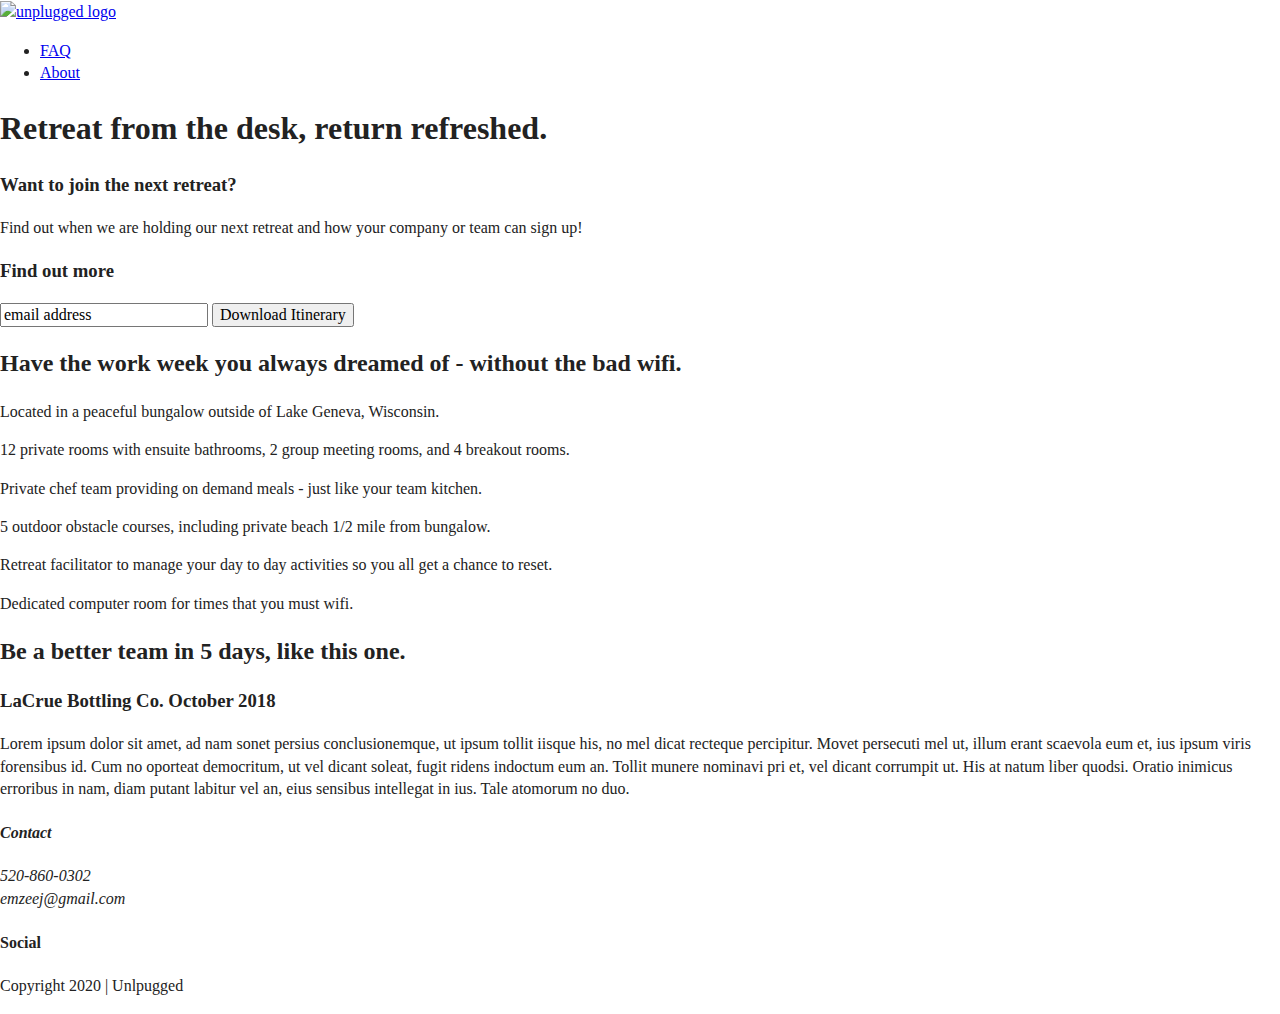
==== index.html @ e294ef83 "added amenities" ====
<!doctype html>
<html class="no-js" lang="">

<head>
  <meta charset="utf-8">
  <title>UNPLUGGED</title>
  <meta name="description" content="">
  <meta name="viewport" content="width=device-width, initial-scale=1">

  <link rel="manifest" href="site.webmanifest">
  <link rel="apple-touch-icon" href="icon.png">
  <!-- Place favicon.ico in the root directory -->

  <link rel="stylesheet" href="css/normalize.css">
  <link rel="stylesheet" href="css/main.css">

  <meta name="theme-color" content="#fafafa">
</head>

<body>
  <!--[if IE]>
    <p class="browserupgrade">You are using an <strong>outdated</strong> browser. Please <a href="https://browsehappy.com/">upgrade your browser</a> to improve your experience and security.</p>
  <![endif]-->

 <header>
    <div class="content-wrapper">

        <a href="#"><img src="" alt="unplugged logo"></a>

      <div class="header-divider">
        
      </div>

      <nav>
        <ul>
          <li><a href="faq/index.html" target="_blank">FAQ</a></li>
          <li><a href="about/index.html"target="_blank">About</a></li>
        </ul>
      </nav>
    </div>

  </header>

  <main>

     <section class="hero-area">

      <div class="content-wrapper">
       
       <h1>Retreat from the desk, return refreshed.</h1>
      
      </div>

     </section>

     <aside>

       <div class="content-wrapper">
         <div class="form-description">
          <h3>Want to join the next retreat?</h3>
          <p>Find out when we are holding our next retreat and how your company or team can sign up!</p>
         </div>
         <div class="form">
          <h3>Find out more</h3>
          <input type="text" name="name" value="email address">
          <input type="button" value="Download Itinerary">
         </div>
        </div>

     </aside>
     <section class="features">
       <div class="content wrapper">
        </div>
          <h2>Have the work week you always dreamed of - without the bad wifi.</h2>
        <article>
          <p class="fontawesome-icon"></p>
          <p class="features-item-description">Located in a peaceful bungalow outside of Lake Geneva, Wisconsin.</p>
        </article>
        <article>
        <p class="fontawesome-icon"></p><p class="features-item-description">12 private rooms with     ensuite bathrooms, 2 group meeting rooms, and 4 breakout rooms.</p>
        </article>
        <article>
        <p class="fontawesome-icon"></p><p  class="features-item-description">Private chef team providing on demand meals - just like your team kitchen.</p>
        <article>
        <p class="fontawesome-icon"><p class="features-item-description">5 outdoor obstacle courses, including private beach 1/2 mile from bungalow.</p>
        </article>
        <article>
        <p class="fontawesome-icon"><p class="features-item-description">Retreat facilitator to manage your day to day activities so you all get a chance to reset.</p>
        </article>
        <article>
        <p class="fontawesome-icon"><p class="features-item-description">Dedicated computer room for times that you must wifi.</p>
        </article> 
        </div>
     </section>
     <section class="reviews">
      <div class="content-wrapper">
        <h2>Be a better team in 5 days, like this one.</h2>
        <article>
        <div>
          <h3>LaCrue Bottling Co. October 2018</h3>
          <p>Lorem ipsum dolor sit amet, ad nam sonet persius conclusionemque, ut ipsum tollit iisque his, no mel dicat recteque percipitur. Movet persecuti mel ut, illum erant scaevola eum et, ius ipsum viris forensibus id. Cum no oporteat democritum, ut vel dicant soleat, fugit ridens indoctum eum an. Tollit munere nominavi pri et, vel dicant corrumpit ut. His at natum liber quodsi. Oratio inimicus erroribus in nam, diam putant labitur vel an, eius sensibus intellegat in ius. Tale atomorum no duo.</p>
        </div>
       </article>
      </div>
     </section>

  </main>

  <footer>
    <div class="content-wrapper">
          <div class="footer-content">
            <address class="contact">
              <h4>Contact</h4>
              <p>
                520-860-0302<br>
                emzeej@gmail.com
              </p>
            </address>
            <div class="social">
              <h4>Social</h4>
              <div class="social-icons">
                <p>
                  <a href="https://www.facebook.com/emoddelmog/" target="_blank"></a>
                </p>
              </div>
            </div>
          </div>
    </div>

    <div class="copyright">
      <p>Copyright 2020 | Unlpugged</p>
    </div>
    
  </footer>

  <script src="js/vendor/modernizr-3.8.0.min.js"></script>
  <script src="https://code.jquery.com/jquery-3.4.1.min.js" integrity="sha256-CSXorXvZcTkaix6Yvo6HppcZGetbYMGWSFlBw8HfCJo=" crossorigin="anonymous"></script>
  <script>window.jQuery || document.write('<script src="js/vendor/jquery-3.4.1.min.js"><\/script>')</script>
  <script src="js/plugins.js"></script>
  <script src="js/main.js"></script>

  <!-- Google Analytics: change UA-XXXXX-Y to be your site's ID. -->
  <script>
    window.ga = function () { ga.q.push(arguments) }; ga.q = []; ga.l = +new Date;
    ga('create', 'UA-XXXXX-Y', 'auto'); ga('set','transport','beacon'); ga('send', 'pageview')
  </script>
  <script src="https://www.google-analytics.com/analytics.js" async></script>
</body>

</html>
---- css/main.css ----
/*! HTML5 Boilerplate v7.3.0 | MIT License | https://html5boilerplate.com/ */

/* main.css 2.0.0 | MIT License | https://github.com/h5bp/main.css#readme */
/*
 * What follows is the result of much research on cross-browser styling.
 * Credit left inline and big thanks to Nicolas Gallagher, Jonathan Neal,
 * Kroc Camen, and the H5BP dev community and team.
 */

/* ==========================================================================
   Base styles: opinionated defaults
   ========================================================================== */

html {
  color: #222;
  font-size: 1em;
  line-height: 1.4;
}

/*
 * Remove text-shadow in selection highlight:
 * https://twitter.com/miketaylr/status/12228805301
 *
 * Vendor-prefixed and regular ::selection selectors cannot be combined:
 * https://stackoverflow.com/a/16982510/7133471
 *
 * Customize the background color to match your design.
 */

::-moz-selection {
  background: #b3d4fc;
  text-shadow: none;
}

::selection {
  background: #b3d4fc;
  text-shadow: none;
}

/*
 * A better looking default horizontal rule
 */

hr {
  display: block;
  height: 1px;
  border: 0;
  border-top: 1px solid #ccc;
  margin: 1em 0;
  padding: 0;
}

/*
 * Remove the gap between audio, canvas, iframes,
 * images, videos and the bottom of their containers:
 * https://github.com/h5bp/html5-boilerplate/issues/440
 */

audio,
canvas,
iframe,
img,
svg,
video {
  vertical-align: middle;
}

/*
 * Remove default fieldset styles.
 */

fieldset {
  border: 0;
  margin: 0;
  padding: 0;
}

/*
 * Allow only vertical resizing of textareas.
 */

textarea {
  resize: vertical;
}

/* ==========================================================================
   Browser Upgrade Prompt
   ========================================================================== */

.browserupgrade {
  margin: 0.2em 0;
  background: #ccc;
  color: #000;
  padding: 0.2em 0;
}

/* ==========================================================================
   Author's custom styles
   ========================================================================== */

/* ==========================================================================
   Helper classes
   ========================================================================== */

/*
 * Hide visually and from screen readers
 */

.hidden {
  display: none !important;
}

/*
* Hide only visually, but have it available for screen readers:
* https://snook.ca/archives/html_and_css/hiding-content-for-accessibility
*
* 1. For long content, line feeds are not interpreted as spaces and small width
*    causes content to wrap 1 word per line:
*    https://medium.com/@jessebeach/beware-smushed-off-screen-accessible-text-5952a4c2cbfe
*/

.sr-only {
  border: 0;
  clip: rect(0, 0, 0, 0);
  height: 1px;
  margin: -1px;
  overflow: hidden;
  padding: 0;
  position: absolute;
  white-space: nowrap;
  width: 1px;
  /* 1 */
}

/*
* Extends the .sr-only class to allow the element
* to be focusable when navigated to via the keyboard:
* https://www.drupal.org/node/897638
*/

.sr-only.focusable:active,
.sr-only.focusable:focus {
  clip: auto;
  height: auto;
  margin: 0;
  overflow: visible;
  position: static;
  white-space: inherit;
  width: auto;
}

/*
* Hide visually and from screen readers, but maintain layout
*/

.invisible {
  visibility: hidden;
}

/*
* Clearfix: contain floats
*
* For modern browsers
* 1. The space content is one way to avoid an Opera bug when the
*    `contenteditable` attribute is included anywhere else in the document.
*    Otherwise it causes space to appear at the top and bottom of elements
*    that receive the `clearfix` class.
* 2. The use of `table` rather than `block` is only necessary if using
*    `:before` to contain the top-margins of child elements.
*/

.clearfix:before,
.clearfix:after {
  content: " ";
  /* 1 */
  display: table;
  /* 2 */
}

.clearfix:after {
  clear: both;
}

/* ==========================================================================
   EXAMPLE Media Queries for Responsive Design.
   These examples override the primary ('mobile first') styles.
   Modify as content requires.
   ========================================================================== */

@media only screen and (min-width: 35em) {
  /* Style adjustments for viewports that meet the condition */
}

@media print,
  (-webkit-min-device-pixel-ratio: 1.25),
  (min-resolution: 1.25dppx),
  (min-resolution: 120dpi) {
  /* Style adjustments for high resolution devices */
}

/* ==========================================================================
   Print styles.
   Inlined to avoid the additional HTTP request:
   https://www.phpied.com/delay-loading-your-print-css/
   ========================================================================== */

@media print {
  *,
  *:before,
  *:after {
    background: transparent !important;
    color: #000 !important;
    /* Black prints faster */
    box-shadow: none !important;
    text-shadow: none !important;
  }
  a,
  a:visited {
    text-decoration: underline;
  }
  a[href]:after {
    content: " (" attr(href) ")";
  }
  abbr[title]:after {
    content: " (" attr(title) ")";
  }
  /*
     * Don't show links that are fragment identifiers,
     * or use the `javascript:` pseudo protocol
     */
  a[href^="#"]:after,
  a[href^="javascript:"]:after {
    content: "";
  }
  pre {
    white-space: pre-wrap !important;
  }
  pre,
  blockquote {
    border: 1px solid #999;
    page-break-inside: avoid;
  }
  /*
     * Printing Tables:
     * https://web.archive.org/web/20180815150934/http://css-discuss.incutio.com/wiki/Printing_Tables
     */
  thead {
    display: table-header-group;
  }
  tr,
  img {
    page-break-inside: avoid;
  }
  p,
  h2,
  h3 {
    orphans: 3;
    widows: 3;
  }
  h2,
  h3 {
    page-break-after: avoid;
  }
}
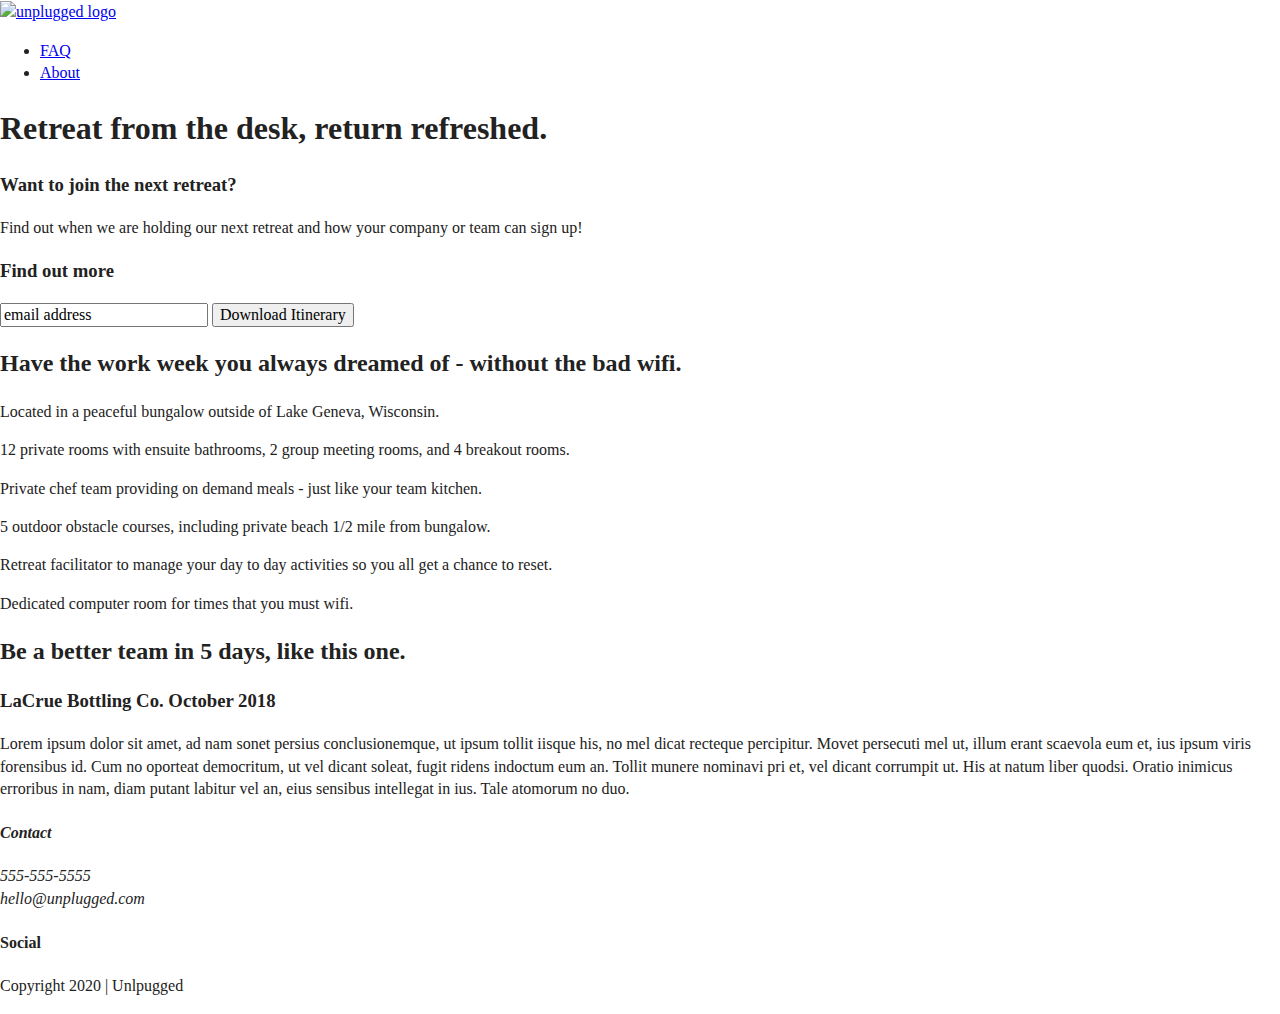
==== commit e6eff766: "added content to about page" ====
--- a/index.html
+++ b/index.html
@@ -112,8 +112,8 @@
             <address class="contact">
               <h4>Contact</h4>
               <p>
-                520-860-0302<br>
-                emzeej@gmail.com
+                555-555-5555<br>
+                hello@unplugged.com
               </p>
             </address>
             <div class="social">
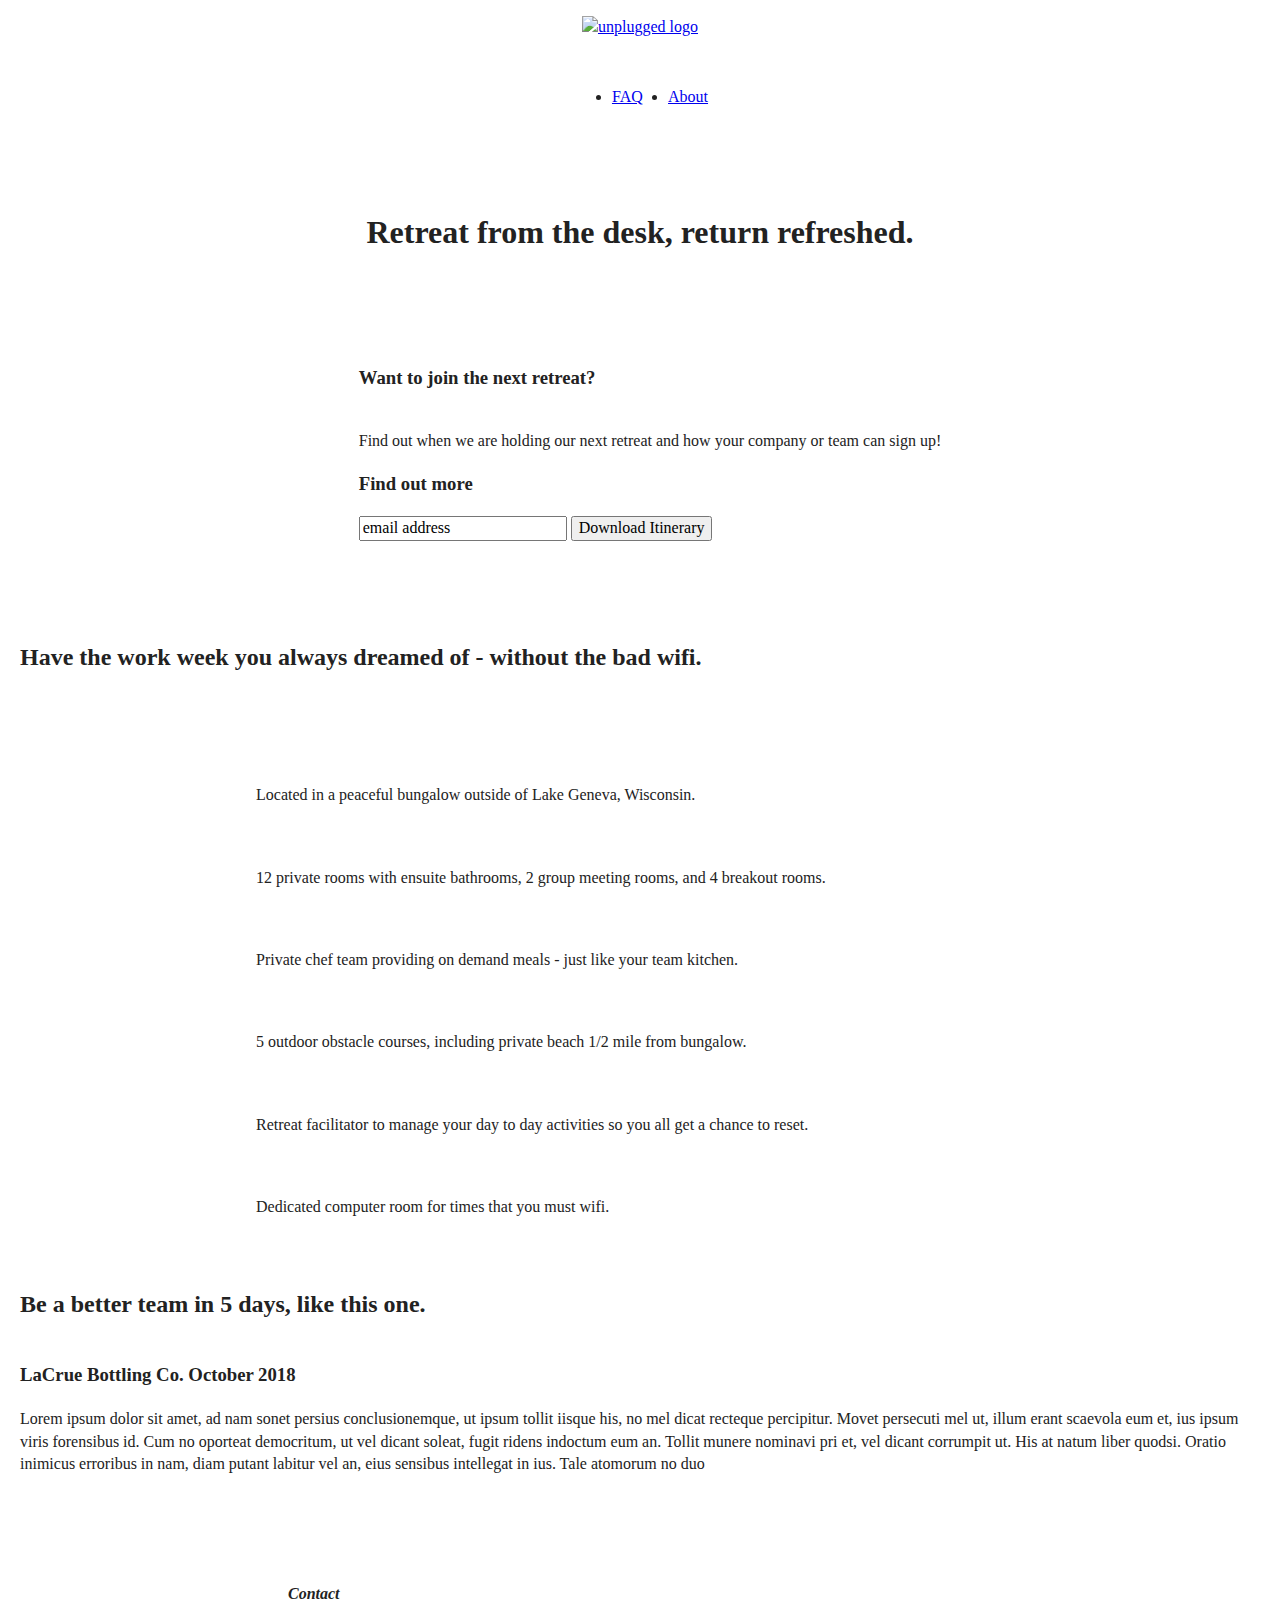
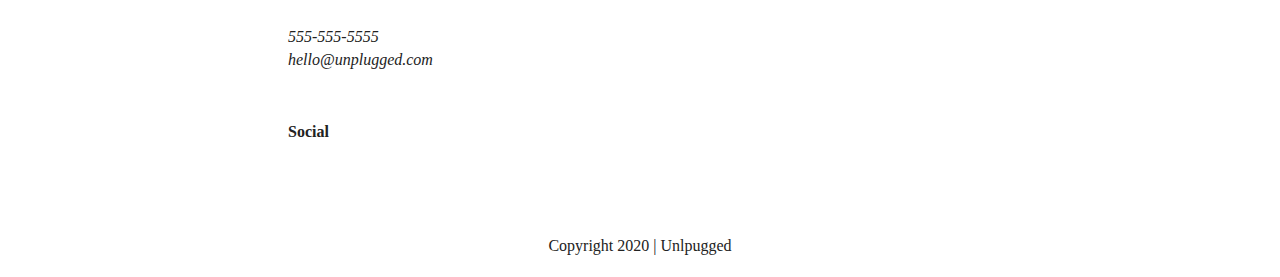
==== commit 347c0c06: "added padding" ====
--- a/index.html
+++ b/index.html
@@ -24,41 +24,35 @@
 
  <header>
     <div class="content-wrapper">
-
-        <a href="#"><img src="" alt="unplugged logo"></a>
-
-      <div class="header-divider">
-        
+        <a href="#">
+          <img src="" alt="unplugged logo">
+        </a>
+        <div class="header-divider"></div>
+        <nav>
+          <ul>
+            <li><a href="faq/index.html" target="_blank">FAQ</a></li>
+            <li><a href="about/index.html" target="_blank">About</a></li>
+          </ul>
+        </nav>
       </div>
-
-      <nav>
-        <ul>
-          <li><a href="faq/index.html" target="_blank">FAQ</a></li>
-          <li><a href="about/index.html"target="_blank">About</a></li>
-        </ul>
-      </nav>
-    </div>
-
   </header>
 
   <main>
 
      <section class="hero-area">
-
-      <div class="content-wrapper">
-       
-       <h1>Retreat from the desk, return refreshed.</h1>
+       <div class="content-wrapper">     
+         <h1>Retreat from the desk, return refreshed.</h1>
       
-      </div>
-
+       </div>
      </section>
 
      <aside>
-
        <div class="content-wrapper">
          <div class="form-description">
-          <h3>Want to join the next retreat?</h3>
-          <p>Find out when we are holding our next retreat and how your company or team can sign up!</p>
+           <h3>Want to join the next retreat?</h3>
+           <p>
+             Find out when we are holding our next retreat and how your company or team can sign up!
+           </p>
          </div>
          <div class="form">
           <h3>Find out more</h3>
@@ -66,31 +60,54 @@
           <input type="button" value="Download Itinerary">
          </div>
         </div>
+     </aside>
 
-     </aside>
      <section class="features">
        <div class="content wrapper">
-        </div>
           <h2>Have the work week you always dreamed of - without the bad wifi.</h2>
+          <div class="features-items">
         <article>
-          <p class="fontawesome-icon"></p>
-          <p class="features-item-description">Located in a peaceful bungalow outside of Lake Geneva, Wisconsin.</p>
+          <p class="fontawesome-icon">           
+          </p>
+          <p class="features-item-description">
+            Located in a peaceful bungalow outside of Lake Geneva, Wisconsin.
+          </p>
         </article>
         <article>
-        <p class="fontawesome-icon"></p><p class="features-item-description">12 private rooms with     ensuite bathrooms, 2 group meeting rooms, and 4 breakout rooms.</p>
+          <p class="fontawesome-icon">          
+          </p>
+          <p class="features-item-description">
+           12 private rooms with ensuite bathrooms, 2 group meeting rooms, and 4 breakout rooms.
+          </p>
         </article>
         <article>
-        <p class="fontawesome-icon"></p><p  class="features-item-description">Private chef team providing on demand meals - just like your team kitchen.</p>
-        <article>
-        <p class="fontawesome-icon"><p class="features-item-description">5 outdoor obstacle courses, including private beach 1/2 mile from bungalow.</p>
+          <p class="fontawesome-icon">
+          </p>
+          <p class="features-item-description">
+            Private chef team providing on demand meals - just like your team kitchen.
+          </p>
         </article>
         <article>
-        <p class="fontawesome-icon"><p class="features-item-description">Retreat facilitator to manage your day to day activities so you all get a chance to reset.</p>
+          <p class="fontawesome-icon">
+          </p>
+          <p class="features-item-description">
+            5 outdoor obstacle courses, including private beach 1/2 mile from bungalow.
+          </p>
         </article>
         <article>
-        <p class="fontawesome-icon"><p class="features-item-description">Dedicated computer room for times that you must wifi.</p>
+          <p class="fontawesome-icon">
+          <p class="features-item-description">
+            Retreat facilitator to manage your day to day activities so you all get a chance to reset.
+          </p>
+        </article>
+        <article>
+          <p class="fontawesome-icon">
+          <p class="features-item-description">
+            Dedicated computer room for times that you must wifi.
+          </p>
         </article> 
-        </div>
+      </div>
+    </div>
      </section>
      <section class="reviews">
       <div class="content-wrapper">
@@ -98,7 +115,9 @@
         <article>
         <div>
           <h3>LaCrue Bottling Co. October 2018</h3>
-          <p>Lorem ipsum dolor sit amet, ad nam sonet persius conclusionemque, ut ipsum tollit iisque his, no mel dicat recteque percipitur. Movet persecuti mel ut, illum erant scaevola eum et, ius ipsum viris forensibus id. Cum no oporteat democritum, ut vel dicant soleat, fugit ridens indoctum eum an. Tollit munere nominavi pri et, vel dicant corrumpit ut. His at natum liber quodsi. Oratio inimicus erroribus in nam, diam putant labitur vel an, eius sensibus intellegat in ius. Tale atomorum no duo.</p>
+          <p>
+            Lorem ipsum dolor sit amet, ad nam sonet persius conclusionemque, ut ipsum tollit iisque his, no mel dicat recteque percipitur. Movet persecuti mel ut, illum erant scaevola eum et, ius ipsum viris forensibus id. Cum no oporteat democritum, ut vel dicant soleat, fugit ridens indoctum eum an. Tollit munere nominavi pri et, vel dicant corrumpit ut. His at natum liber quodsi. Oratio inimicus erroribus in nam, diam putant labitur vel an, eius sensibus intellegat in ius. Tale atomorum no duo
+          </p>
         </div>
        </article>
       </div>
@@ -108,29 +127,28 @@
 
   <footer>
     <div class="content-wrapper">
-          <div class="footer-content">
-            <address class="contact">
-              <h4>Contact</h4>
-              <p>
-                555-555-5555<br>
-                hello@unplugged.com
-              </p>
-            </address>
-            <div class="social">
-              <h4>Social</h4>
-              <div class="social-icons">
-                <p>
-                  <a href="https://www.facebook.com/emoddelmog/" target="_blank"></a>
-                </p>
-              </div>
-            </div>
+      <div class="footer-content">
+        <address class="contact">
+          <h4>Contact</h4>
+          <p>
+            555-555-5555<br>
+            hello@unplugged.com
+          </p>
+        </address>
+        <div class="social">
+          <h4>Social</h4>
+          <div class="social-icons">
+            <p>
+              <a href="https://www.facebook.com/emoddelmog/" target="_blank"></a>
+            </p>
           </div>
+        </div>
+      </div>
     </div>
 
     <div class="copyright">
       <p>Copyright 2020 | Unlpugged</p>
     </div>
-    
   </footer>
 
   <script src="js/vendor/modernizr-3.8.0.min.js"></script>
--- a/css/main.css
+++ b/css/main.css
@@ -97,6 +97,251 @@
 /* ==========================================================================
    Author's custom styles
    ========================================================================== */
+   
+   .content-wraper  {
+   	width: 90%;
+   	margin: 50px 0;
+
+   }
+
+   /* ------------------Base Header - Footer Styles ---------------*/
+
+ header,
+ footer  {
+  display: flex;
+  justify-content: center;
+  align-items: center;
+  flex-flow: row wrap;
+
+ }
+ 
+ /* Header styles */
+
+ header  {
+ 	padding: 15px 0;
+ }
+
+
+ header .content-wrapper  {
+  display: flex;
+  justify-content: center;
+  align-items: center;
+  flex-flow: row wrap;
+  margin: 0;
+
+}
+
+ .header-divider  {
+  width: 100%;
+  height: 1px;
+  margin: 10px 0 20px 0;
+}
+
+
+ header nav  {
+  display: flex;
+  justify-content: space-around;
+  align-items: center;
+  flex-flow: row wrap;
+  width: 60%;
+
+}
+
+ header nav ul {
+  display: flex;
+  justify-content: space-between;
+  width: 100%;
+
+}
+
+ footer  {
+  flex-direction: column;
+}
+
+ footer p  {
+  margin: 0;
+}
+
+ footer .content-wrapper  {
+  width: 55%;
+  margin: 50px 0;
+}
+
+ footer .contact  {
+  margin-bottom: 50px;
+}
+
+ footer .social-icons  {
+  display: flex;
+  justify-content: space-around;
+  align-items: center;
+
+}
+
+
+footer .social-icons p  {
+  display: flex;
+  justify-content: center;
+  align-items: center;
+
+}
+
+ footer .copyright  {
+  margin: 20px 0;
+}
+
+ /* -----------------Mobile Styles - Homepage --------------*/
+
+/* Hero area */
+
+.hero-area  {
+  display: flex;
+  justify-content: center;
+  flex-flow: row wrap;
+  padding: 50px 20px;
+
+}
+
+
+ /* Aside */
+
+aside  {
+  display: flex;
+  justify-content: center;
+  align-items: center;
+  flex-flow: row wrap;
+  padding-bottom: 60px;
+
+}
+
+.form-description h3  {
+	padding: 20px;
+}
+
+aside p  {
+  padding-left: 20px;
+}
+
+.form  {
+  padding-left: 20px;
+ }
+
+ /* Features*/
+
+.features  {
+  display: flex;
+  justify-content: center;
+  flex-flow: row wrap;
+
+}
+
+.features h2  {
+  margin-bottom: 60px;
+  padding: 20px;
+}
+
+.features article {
+  width: 60%;
+  margin: 30px 0;
+
+}
+
+.features p  {
+  margin: 0;
+}
+
+.features .features-items  {
+  display: flex;
+  justify-content: center;
+  align-items: center;
+  flex-flow: row wrap;
+
+}
+
+ /* Reviews */
+
+.reviews  {
+  display: flex;
+  justify-content: center;
+  flex-flow: row wrap;
+  padding: 20px;
+
+}
+
+.reviews h2  {
+  margin-bottom: 40px;
+ 
+}
+
+.reviews h3  {
+  width: 55%;
+  margin: 20px 0;
+
+}
+
+
+ /* ==============================================================================
+    About Page
+    ============================================================================== */
+
+.mission  {
+  display: flex;
+  justify-content: center;
+  align-items: center;
+  flex-flow: row wrap;
+
+}
+
+.mission h2  {
+	padding: 0 20px;
+}
+
+.mission p  {
+	padding: 0 20px;
+}
+
+.contact-section  {
+  display: flex;
+  justify-content: center;
+  align-items: center;
+  flex-flow: row wrap;
+
+}
+
+.contact-content p  {
+  margin: 0;
+}
+
+
+ /* ==================================================================================
+    FAQ Page
+    ================================================================================== */
+
+.faq  {
+  display: flex;
+  justify-content: center;
+  align-items: center;
+  flex-flow: row wrap;
+
+}
+
+.faq .content-wrapper  {
+  margin: 50px 0 0 0;
+  display: flex;
+  justify-content: center;
+  align-items: center;
+  flex-flow: row wrap;
+  padding: 20px;	
+
+}
+
+.faq h2  {
+  margin-bottom: 40px;
+ }
+
+.faq-content  {
+  margin-bottom: 50px;
+}
 
 /* ==========================================================================
    Helper classes
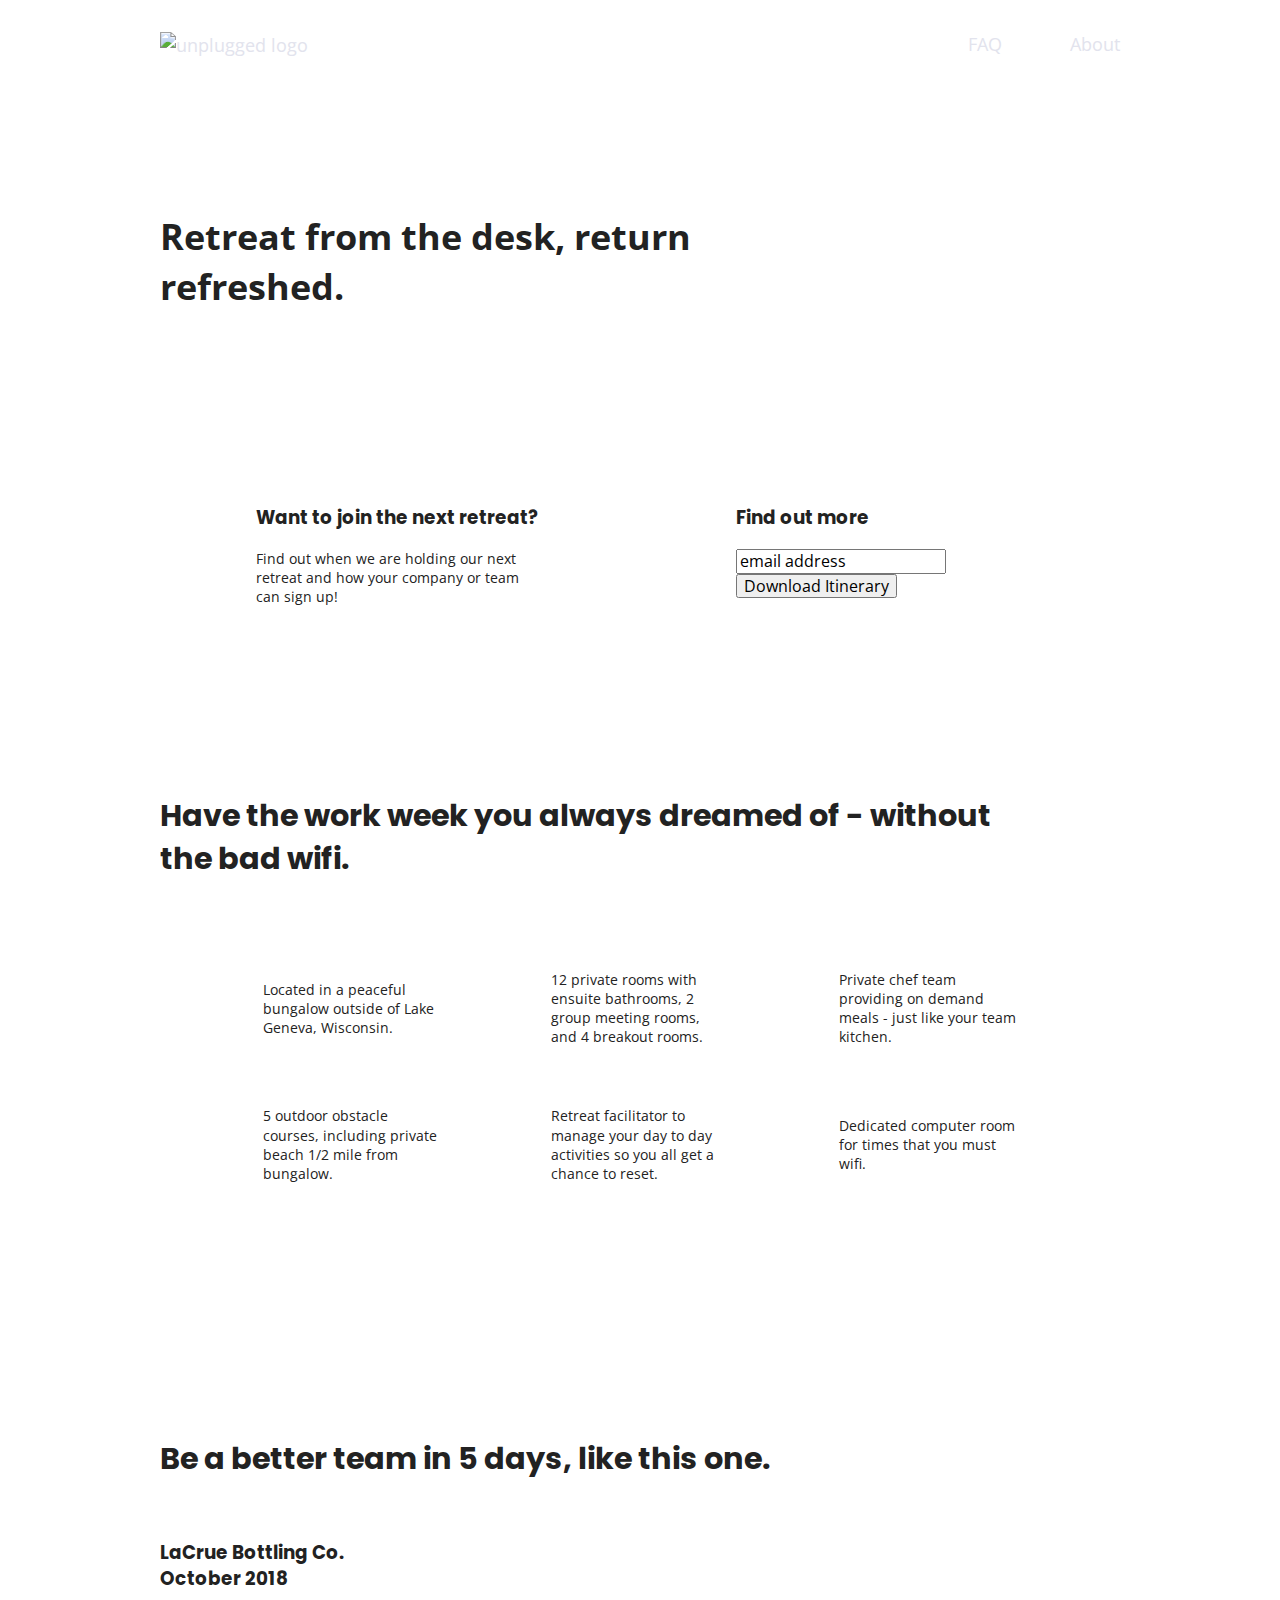
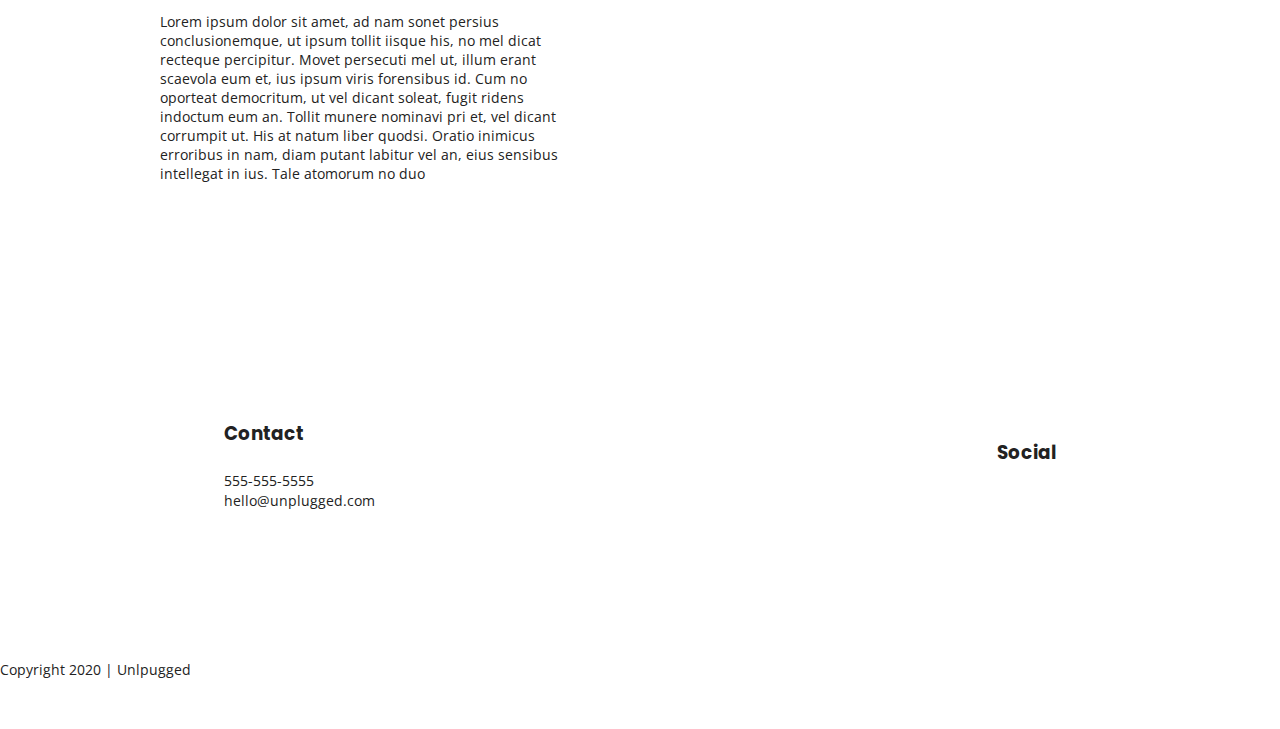
==== commit 7b639180: "Updated font" ====
--- a/index.html
+++ b/index.html
@@ -10,7 +10,8 @@
   <link rel="manifest" href="site.webmanifest">
   <link rel="apple-touch-icon" href="icon.png">
   <!-- Place favicon.ico in the root directory -->
-
+  <!-- Google Fonts  -->
+  <link href="https://fonts.googleapis.com/css?family=Open+Sans:400,700|Poppins:500,700" rel="stylesheet">
   <link rel="stylesheet" href="css/normalize.css">
   <link rel="stylesheet" href="css/main.css">
 
@@ -63,7 +64,7 @@
      </aside>
 
      <section class="features">
-       <div class="content wrapper">
+       <div class="content-wrapper">
           <h2>Have the work week you always dreamed of - without the bad wifi.</h2>
           <div class="features-items">
         <article>
--- a/css/main.css
+++ b/css/main.css
@@ -97,32 +97,90 @@
 /* ==========================================================================
    Author's custom styles
    ========================================================================== */
-   
-   .content-wraper  {
-   	width: 90%;
-   	margin: 50px 0;
-
-   }
+   /*  General Styles  */
+
+html  {
+  font-size: 16px;
+
+}
+
+body  {
+  font-family: 'Open Sans', sans-serif;
+  font-size: 1em;
+}
+
+ul,
+ol  {
+  list-style-type: none;
+
+
+}
+
+a  {
+  color: #e2e3ed;
+  text-decoration: none;
+  font-size: 1.15em;
+
+}
+
+h1  {
+  font-size: 2.25em;      
+}
+
+h2  {
+  font-family: 'Poppins', sans-serif;
+  font-size: 1.90em;
+}
+
+h3,
+h4  {
+  font-family: 'Poppins', sans-serif;
+  font-size: 1.15em;
+}
+
+p  {
+  font-size: .85em;
+
+}
+
+img  {
+
+}
+
+figure  {
+
+}
+
+address  {
+      font-style: normal;
+
+}
+
+.content-wrapper  {
+  width: 90%;
+  margin: 50px 0;  
+    
+}
 
    /* ------------------Base Header - Footer Styles ---------------*/
 
- header,
- footer  {
-  display: flex;
-  justify-content: center;
-  align-items: center;
-  flex-flow: row wrap;
-
- }
+header,
+footer  {
+  display: flex;
+  justify-content: center;
+  align-items: center;
+  flex-flow: row wrap;
+
+}
  
  /* Header styles */
 
- header  {
- 	padding: 15px 0;
- }
-
-
- header .content-wrapper  {
+header  {
+  padding: 15px 0;
+}
+
+
+header .content-wrapper  {
   display: flex;
   justify-content: center;
   align-items: center;
@@ -131,14 +189,14 @@
 
 }
 
- .header-divider  {
+.header-divider  {
   width: 100%;
   height: 1px;
   margin: 10px 0 20px 0;
 }
 
 
- header nav  {
+header nav  {
   display: flex;
   justify-content: space-around;
   align-items: center;
@@ -147,31 +205,32 @@
 
 }
 
- header nav ul {
-  display: flex;
-  justify-content: space-between;
+header nav ul {
+  display: flex;
+  justify-content: space-around;
   width: 100%;
 
 }
 
- footer  {
+footer  {
   flex-direction: column;
 }
 
- footer p  {
+footer p  {
   margin: 0;
-}
-
- footer .content-wrapper  {
+
+}
+
+footer .content-wrapper  {
   width: 55%;
   margin: 50px 0;
 }
 
- footer .contact  {
+footer .contact  {
   margin-bottom: 50px;
 }
 
- footer .social-icons  {
+footer .social-icons  {
   display: flex;
   justify-content: space-around;
   align-items: center;
@@ -187,7 +246,7 @@
 }
 
  footer .copyright  {
-  margin: 20px 0;
+  margin: 50px 0;
 }
 
  /* -----------------Mobile Styles - Homepage --------------*/
@@ -198,7 +257,6 @@
   display: flex;
   justify-content: center;
   flex-flow: row wrap;
-  padding: 50px 20px;
 
 }
 
@@ -210,21 +268,9 @@
   justify-content: center;
   align-items: center;
   flex-flow: row wrap;
-  padding-bottom: 60px;
-
-}
-
-.form-description h3  {
-	padding: 20px;
-}
-
-aside p  {
-  padding-left: 20px;
-}
-
-.form  {
-  padding-left: 20px;
- }
+
+}
+
 
  /* Features*/
 
@@ -237,7 +283,6 @@
 
 .features h2  {
   margin-bottom: 60px;
-  padding: 20px;
 }
 
 .features article {
@@ -246,16 +291,16 @@
 
 }
 
+.features .features-items  {
+  display: flex;
+  justify-content: center;
+  align-items: center;
+  flex-flow: row wrap;
+
+}
+
 .features p  {
-  margin: 0;
-}
-
-.features .features-items  {
-  display: flex;
-  justify-content: center;
-  align-items: center;
-  flex-flow: row wrap;
-
+  margin: 0;	
 }
 
  /* Reviews */
@@ -264,7 +309,6 @@
   display: flex;
   justify-content: center;
   flex-flow: row wrap;
-  padding: 20px;
 
 }
 
@@ -292,24 +336,16 @@
 
 }
 
-.mission h2  {
-	padding: 0 20px;
-}
-
-.mission p  {
-	padding: 0 20px;
-}
-
-.contact-section  {
-  display: flex;
-  justify-content: center;
-  align-items: center;
-  flex-flow: row wrap;
-
-}
-
-.contact-content p  {
-  margin: 0;
+.contact-section {
+	display: flex;
+	justify-content: center;
+	align-items: center;
+	flex-flow: row wrap;
+}
+
+
+.contact-content p {
+	margin: 0;
 }
 
 
@@ -331,7 +367,6 @@
   justify-content: center;
   align-items: center;
   flex-flow: row wrap;
-  padding: 20px;	
 
 }
 
@@ -432,16 +467,216 @@
    Modify as content requires.
    ========================================================================== */
 
-@media only screen and (min-width: 35em) {
-  /* Style adjustments for viewports that meet the condition */
-}
-
-@media print,
-  (-webkit-min-device-pixel-ratio: 1.25),
-  (min-resolution: 1.25dppx),
-  (min-resolution: 120dpi) {
-  /* Style adjustments for high resolution devices */
-}
+@media only screen and (min-width: 768px) {
+	/*  General styles  */
+	.content-wrapper  {
+		max-width: 640px;
+		margin: 100px 0;
+	}
+
+	/*  Header  */
+
+	header {
+		justify-content: space-around;
+		padding: 33px 0;
+
+
+	}
+
+	header .content-wrapper  {
+		width: 100%;
+		justify-content: space-between;
+  
+	}
+
+	header nav  {
+		width: 20%;
+
+	}
+
+	header nav ul  {
+		justify-content: space-between;
+
+
+	}
+	.header-divider  {
+		display: none;
+	}
+
+	/*  Hero Area  */
+
+	/*  Aside  */
+	aside .content-wrapper  {
+		margin: 50px 0;
+		display: flex;
+		justify-content: space-between;
+		flex-flow: row wrap;
+	}
+
+	aside .content-wrapper .form-description,
+	aside .content-wrapper .form  {
+		width: 40%;
+		margin: 0;
+	}
+
+	/*  Features  */
+
+
+	.features article  {
+		display: flex;
+		justify-content: center;
+		align-items: center;
+		flex-flow: column wrap;
+		flex-basis: 50%;
+
+	}
+
+	.features .features-item-description  {
+		width: 62%;
+	}
+
+	/*  Reviews  */
+
+	.reviews article  {
+		display: flex;
+		justify-content: space-between;
+
+	}
+
+	.reviews article div  {
+		width: 50%;
+	}
+
+	/*  Footer  */
+	footer .content-wrapper  {
+		width: 65%;
+		margin: 100px 0;
+	}
+
+	.footer-content  {
+		display: flex;
+		justify-content: space-between;
+		align-items: center;
+
+	}
+
+	footer .contact  {
+		margin-bottom: 0;
+
+	}
+
+	footer .copyright   {
+		width: 100%;
+	
+	}
+/* =======================================================================
+===================
+	   About Page
+ =========================================================================
+ ================== */
+
+ 	.mission-content  {
+ 		display: flex;
+ 		justify-content: space-between;
+ 		align-items: center;
+ 		padding-top: 20px;
+ 	}
+
+ 	.mission-content p  {
+ 		width: 45%;
+
+ 	}
+
+ 	.contact-section .content-wrapper h2  {
+ 		width: 80%;
+ 	}
+
+ 	.contact-content  {
+ 		display: flex;
+ 		justify-content: space-between;
+ 		align-items: flex-start;
+ 	}
+
+ 	/* ================================================================================
+ 	 FAQ Page
+ 	 ============================================================================== */
+ 	 header  {
+ 	 	padding: 15px 0;
+ 	 }
+
+ 	 .faq .content-wrapper {
+ 	 	justify-content: space-between;
+
+ 	 }
+
+ 	 .faq-content  {
+ 	 	flex-basis: 45%;
+ 	 }
+
+ 	 .faq h2  {
+ 	 	width: 100%;
+ 	 }
+
+ }
+
+@media only screen and (min-width: 1200px) {
+	.content-wrapper  {
+		max-width: 960px;
+	}
+
+	/*  Hero  */
+
+	.hero-area h1  {
+		width: 60%;
+
+
+	}/*  Aside  */
+	aside .content-wrapper  {
+		justify-content: space-around;
+	}
+
+	aside .content-wrapper .form-description,
+	aside .content-wrapper .form  {
+		width: 30%;
+	}
+
+	/*  Features  */
+
+	.features h2  {
+		width: 90%;
+	}
+
+
+	.features article  {
+		flex-basis: 30%;
+
+	}
+
+	/*  Reviews  */
+
+	.reviews article div  {
+		width: 42%;
+	}
+
+	/* ======================================================================
+	About Page
+	====================================================================== */
+
+	.mission h2,
+	.contact-section .content-wrapper h2  {
+		width: 95%;
+	}
+
+	/* =====================================================================
+	FAQ Page
+	===================================================================== */
+
+	.faq h2  {
+		width: 100%;
+	}
+
+}
+
 
 /* ==========================================================================
    Print styles.
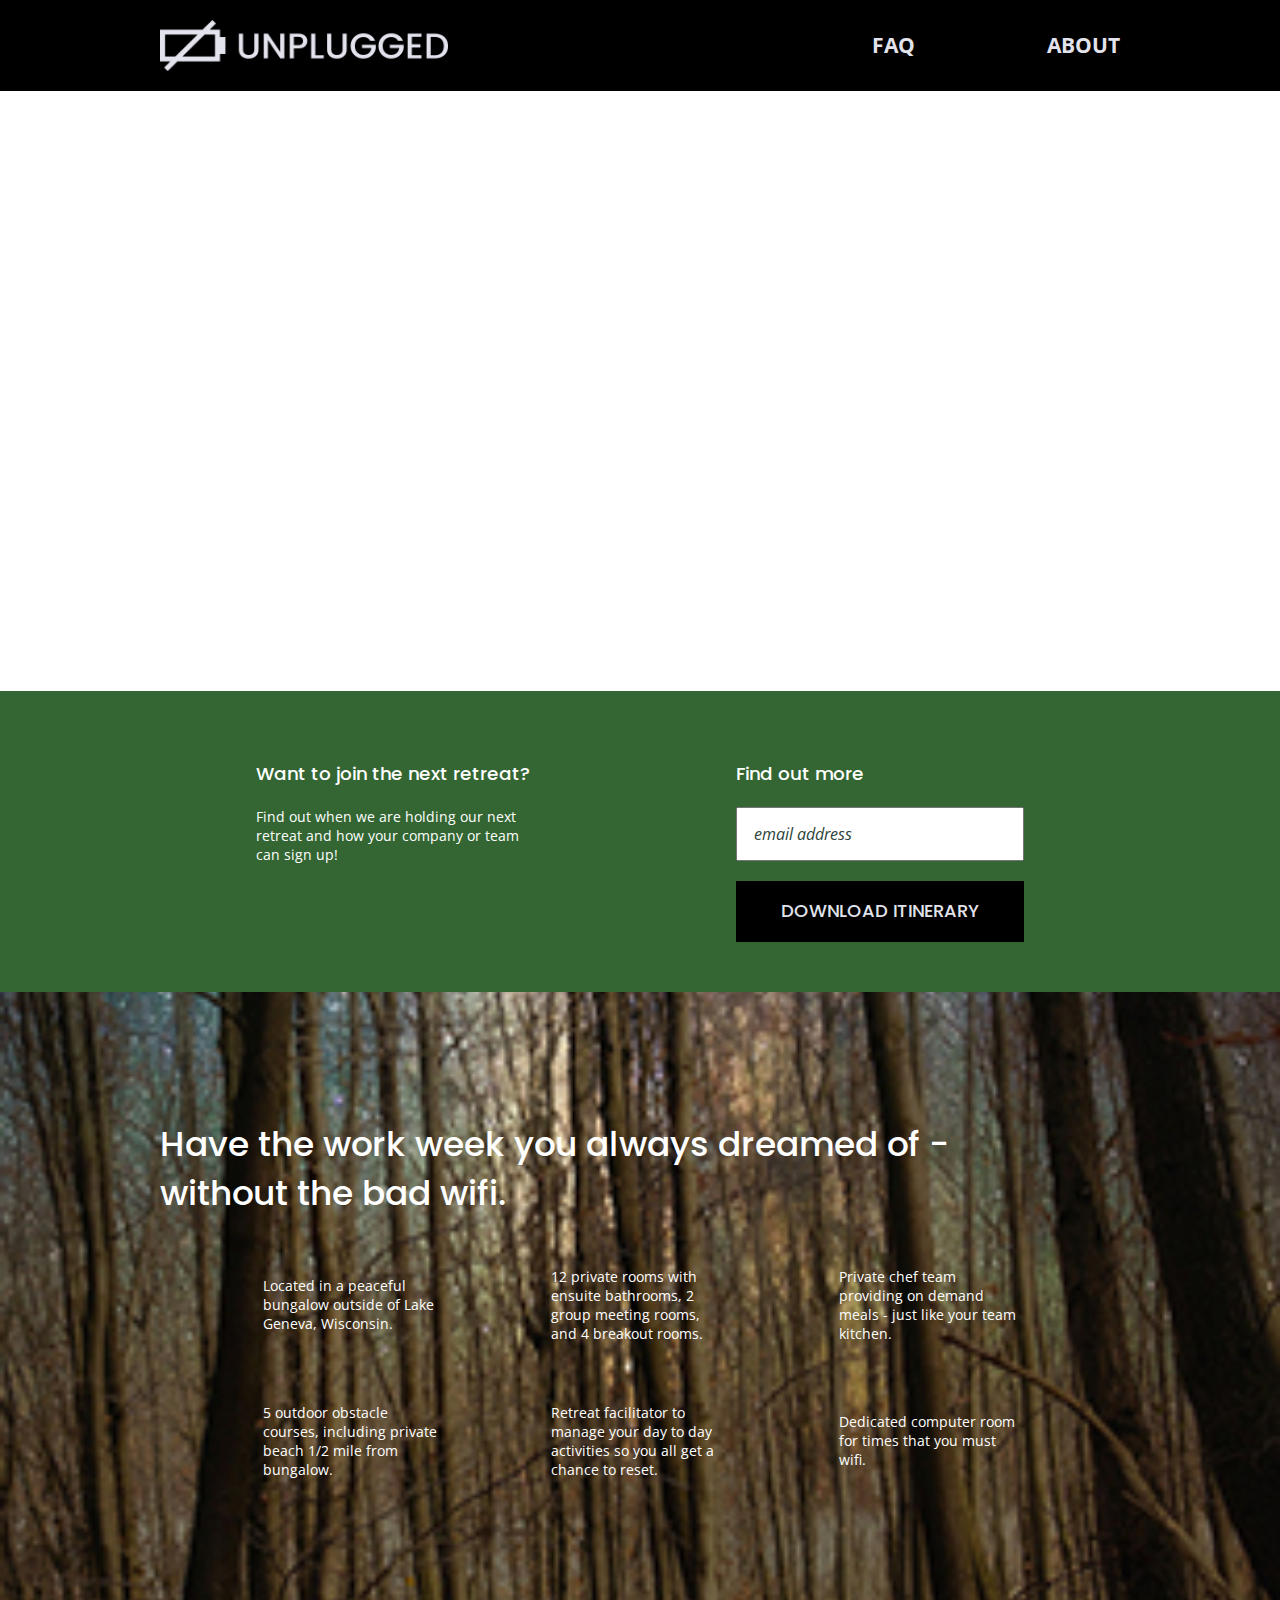
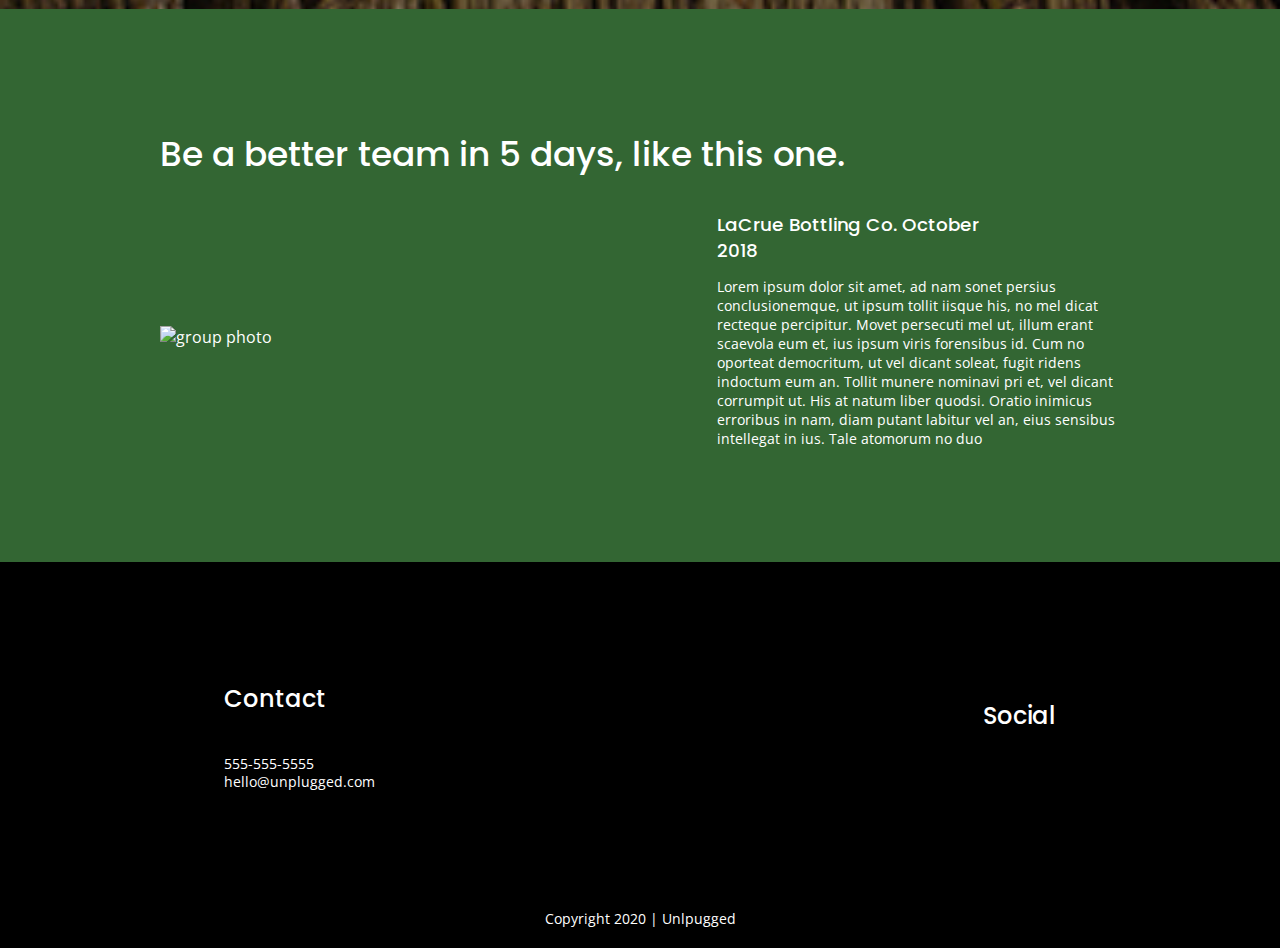
==== commit 167feda7: "making images responsive" ====
--- a/index.html
+++ b/index.html
@@ -25,17 +25,19 @@
 
  <header>
     <div class="content-wrapper">
+      <figure>
         <a href="#">
-          <img src="" alt="unplugged logo">
+          <img src="img/unpluggedlogo.png" alt="unplugged logo">
         </a>
-        <div class="header-divider"></div>
-        <nav>
-          <ul>
-            <li><a href="faq/index.html" target="_blank">FAQ</a></li>
-            <li><a href="about/index.html" target="_blank">About</a></li>
-          </ul>
-        </nav>
-      </div>
+      </figure>
+      <div class="header-divider"></div>
+      <nav>
+        <ul>
+          <li><a href="faq/index.html" target="_blank">FAQ</a></li>
+          <li><a href="about/index.html" target="_blank">About</a></li>
+        </ul>
+      </nav>
+    </div>
   </header>
 
   <main>
@@ -114,13 +116,16 @@
       <div class="content-wrapper">
         <h2>Be a better team in 5 days, like this one.</h2>
         <article>
-        <div>
-          <h3>LaCrue Bottling Co. October 2018</h3>
-          <p>
-            Lorem ipsum dolor sit amet, ad nam sonet persius conclusionemque, ut ipsum tollit iisque his, no mel dicat recteque percipitur. Movet persecuti mel ut, illum erant scaevola eum et, ius ipsum viris forensibus id. Cum no oporteat democritum, ut vel dicant soleat, fugit ridens indoctum eum an. Tollit munere nominavi pri et, vel dicant corrumpit ut. His at natum liber quodsi. Oratio inimicus erroribus in nam, diam putant labitur vel an, eius sensibus intellegat in ius. Tale atomorum no duo
-          </p>
-        </div>
-       </article>
+          <figure>
+             <img src="img/group-photo.jpg" alt="group photo">
+          </figure>
+          <div>
+            <h3>LaCrue Bottling Co. October 2018</h3>
+            <p>
+              Lorem ipsum dolor sit amet, ad nam sonet persius conclusionemque, ut ipsum tollit iisque his, no mel dicat recteque percipitur. Movet persecuti mel ut, illum erant scaevola eum et, ius ipsum viris forensibus id. Cum no oporteat democritum, ut vel dicant soleat, fugit ridens indoctum eum an. Tollit munere nominavi pri et, vel dicant corrumpit ut. His at natum liber quodsi. Oratio inimicus erroribus in nam, diam putant labitur vel an, eius sensibus intellegat in ius. Tale atomorum no duo
+            </p>
+          </div>
+        </article>
       </div>
      </section>
 
--- a/css/main.css
+++ b/css/main.css
@@ -107,6 +107,8 @@
 body  {
   font-family: 'Open Sans', sans-serif;
   font-size: 1em;
+  color: white;
+  text-align: left;
 }
 
 ul,
@@ -129,13 +131,16 @@
 
 h2  {
   font-family: 'Poppins', sans-serif;
-  font-size: 1.90em;
+  font-weight: 500;
+  font-size: 2.15em;
 }
 
 h3,
 h4  {
   font-family: 'Poppins', sans-serif;
+  margin: 20px 0;
   font-size: 1.15em;
+  font-weight: 500;
 }
 
 p  {
@@ -144,11 +149,12 @@
 }
 
 img  {
+  width: 100%;
 
 }
 
 figure  {
-
+  margin: 0;
 }
 
 address  {
@@ -162,10 +168,13 @@
     
 }
 
+
+
    /* ------------------Base Header - Footer Styles ---------------*/
 
 header,
 footer  {
+  background-color: #000000;
   display: flex;
   justify-content: center;
   align-items: center;
@@ -189,7 +198,16 @@
 
 }
 
+header figure {
+  width: 60%;
+  display: flex;
+  justify-content: center;
+  align-items: center;
+  flex-flow: row wrap;
+}
+
 .header-divider  {
+  background: #3a3a3a;
   width: 100%;
   height: 1px;
   margin: 10px 0 20px 0;
@@ -202,6 +220,8 @@
   align-items: center;
   flex-flow: row wrap;
   width: 60%;
+  font-weight: 700;
+  text-transform: uppercase;
 
 }
 
@@ -210,6 +230,10 @@
   justify-content: space-around;
   width: 100%;
 
+}
+
+header nav ul li  {
+	font-size: 1.125em;
 }
 
 footer  {
@@ -245,15 +269,20 @@
 
 }
 
- footer .copyright  {
-  margin: 50px 0;
-}
+footer .copyright  {
+  margin: 20px 0;
+  text-align: center;
+}
+
+
 
  /* -----------------Mobile Styles - Homepage --------------*/
 
 /* Hero area */
 
 .hero-area  {
+  background: url('../img/bridge.jpg') center no-repeat;
+  background-size: cover;
   display: flex;
   justify-content: center;
   flex-flow: row wrap;
@@ -264,17 +293,46 @@
  /* Aside */
 
 aside  {
-  display: flex;
-  justify-content: center;
-  align-items: center;
-  flex-flow: row wrap;
-
+  background: #336633;
+  display: flex;
+  justify-content: center;
+  align-items: center;
+  flex-flow: row wrap;
+
+}
+
+aside .form {
+  margin-top: 30px;
+}
+ 
+input[type=text] {
+  box-sizing: border-box;
+  width: 100%;
+  color: #2a423a;
+  font-style: italic;
+  padding: 1em;
+}
+ 
+input[type=button] {
+  width: 100%;
+  padding: 20px 0;
+  margin-top: 20px;
+  background-color: #000000;
+  font-family: 'Poppins', Helvetica, Arial, sans-serif;
+  font-weight: 500;
+  font-size: 1.125em;
+  color: #e2e3ed;
+  border: none;
+  text-align: center;
+  text-transform: uppercase;
 }
 
 
  /* Features*/
 
 .features  {
+  background: url('../img/forest-night.jpg') center no-repeat;
+  background-size: cover;
   display: flex;
   justify-content: center;
   flex-flow: row wrap;
@@ -306,6 +364,7 @@
  /* Reviews */
 
 .reviews  {
+  background-color: #336633;
   display: flex;
   justify-content: center;
   flex-flow: row wrap;
@@ -314,6 +373,7 @@
 
 .reviews h2  {
   margin-bottom: 40px;
+  line-height: 1;
  
 }
 
@@ -329,6 +389,7 @@
     ============================================================================== */
 
 .mission  {
+  background-color: #336633;
   display: flex;
   justify-content: center;
   align-items: center;
@@ -337,15 +398,16 @@
 }
 
 .contact-section {
-	display: flex;
-	justify-content: center;
-	align-items: center;
-	flex-flow: row wrap;
+  background-color: #669933;
+  display: flex;
+  justify-content: center;
+  align-items: center;
+  flex-flow: row wrap;
 }
 
 
 .contact-content p {
-	margin: 0;
+  margin: 0;
 }
 
 
@@ -354,6 +416,7 @@
     ================================================================================== */
 
 .faq  {
+  background-color: #336633;
   display: flex;
   justify-content: center;
   align-items: center;
@@ -489,21 +552,35 @@
   
 	}
 
+	header figure  {
+		width: 30%;
+	}
+
 	header nav  {
-		width: 20%;
+		width: 30%;
 
 	}
 
 	header nav ul  {
 		justify-content: space-between;
 
-
-	}
+	}
+
 	.header-divider  {
 		display: none;
 	}
 
 	/*  Hero Area  */
+    
+    .hero-area  {
+    	min-height: 600px;
+    }
+
+    .hero-area h1  {
+    	font-size: 3em;
+    	line-height: 1;
+    	margin: 0;
+    }
 
 	/*  Aside  */
 	aside .content-wrapper  {
@@ -521,6 +598,9 @@
 
 	/*  Features  */
 
+	.features h2  {
+		margin-bottom: 20px;
+	}
 
 	.features article  {
 		display: flex;
@@ -543,8 +623,19 @@
 
 	}
 
+	.reviews h2  {
+		width: 85%;
+	}
+
+	.reviews article figure,  
 	.reviews article div  {
-		width: 50%;
+		width: 49%;
+		align-self: center;
+	}
+
+	.reviews h3  {
+		width: 75%;
+		margin: 0;
 	}
 
 	/*  Footer  */
@@ -557,12 +648,22 @@
 		display: flex;
 		justify-content: space-between;
 		align-items: center;
+		flex-direction: row;		
 
 	}
 
 	footer .contact  {
 		margin-bottom: 0;
 
+	}
+
+	footer h4  {
+		font-size: 1.5em;
+		margin-bottom: 40px;
+	}
+
+	footer p  {
+		line-height: 1.285;
 	}
 
 	footer .copyright   {
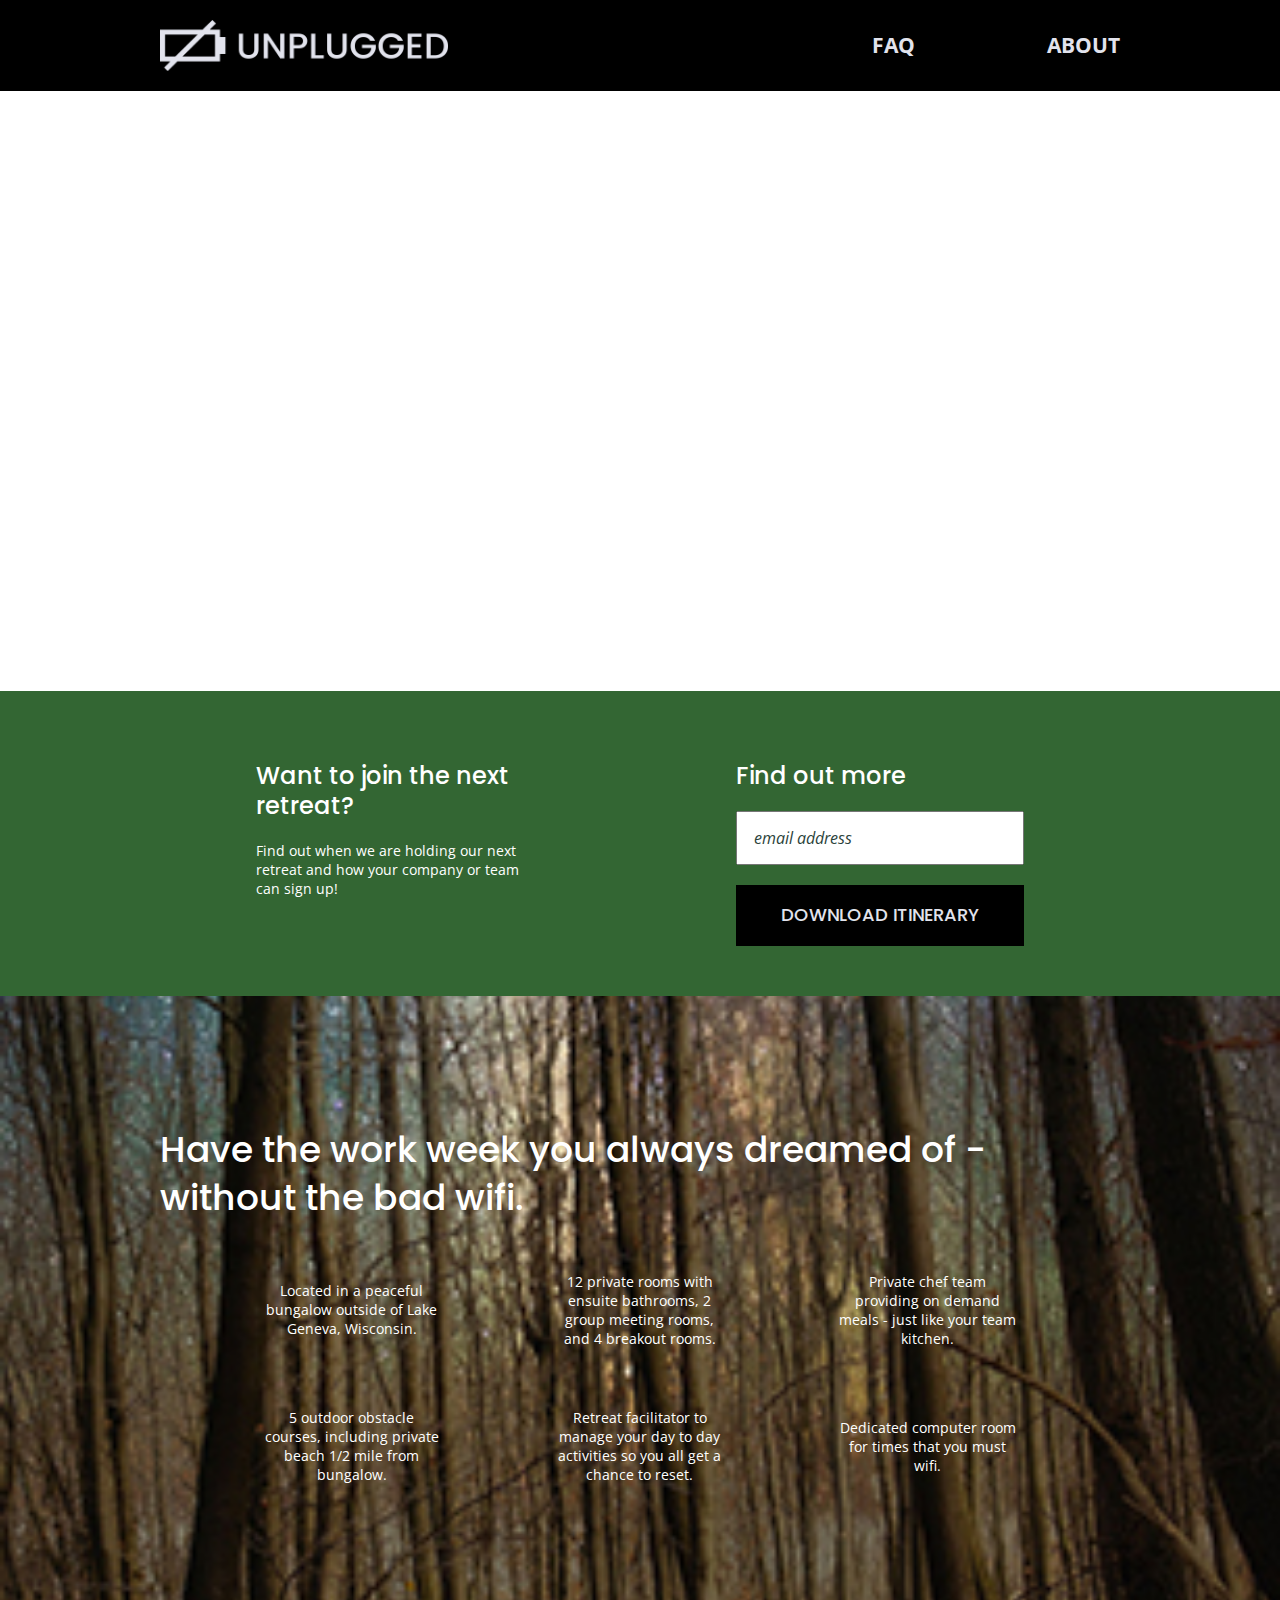
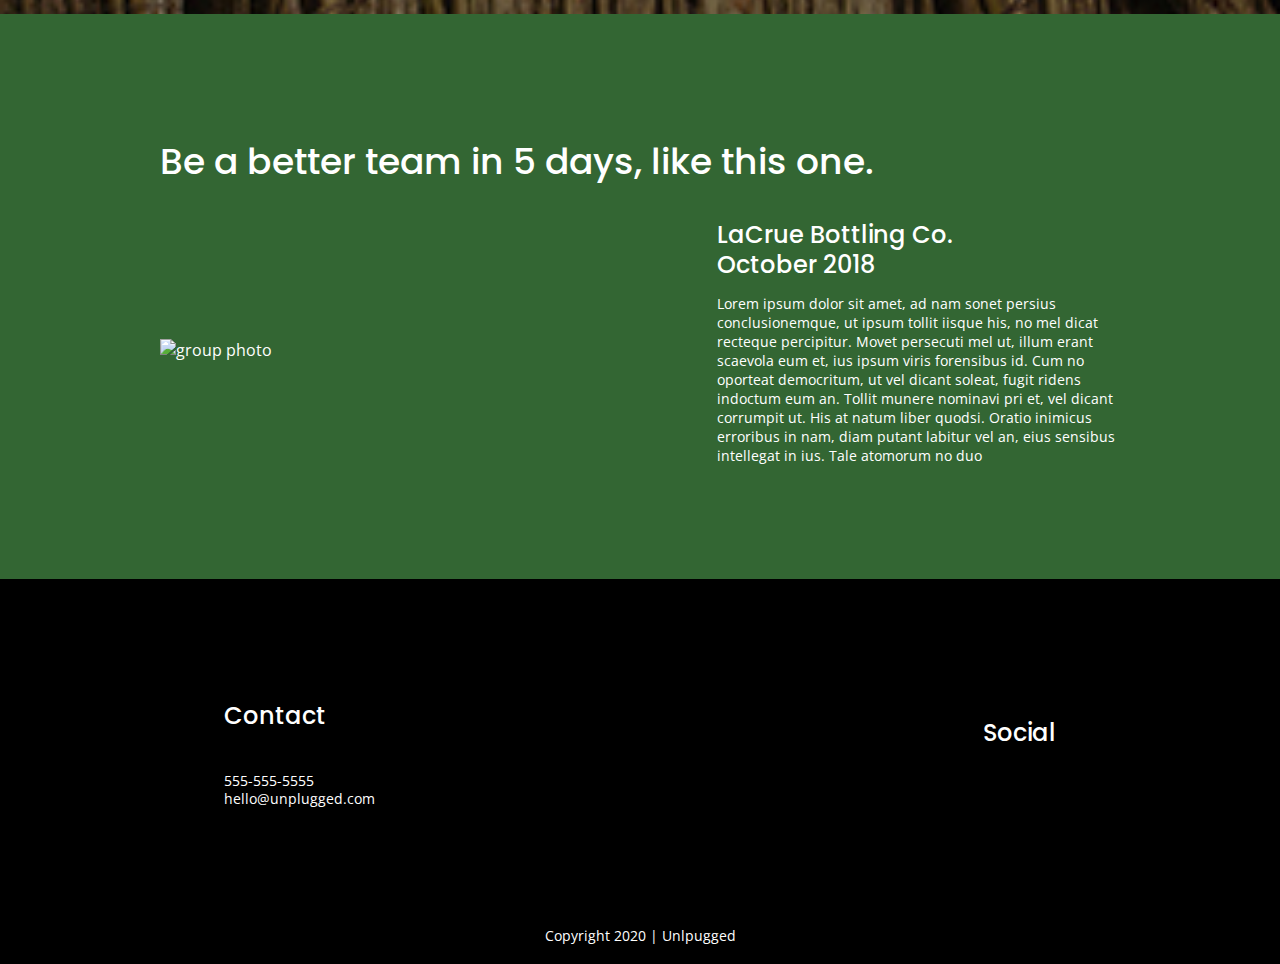
==== commit 571e51f8: "added icons" ====
--- a/index.html
+++ b/index.html
@@ -14,6 +14,7 @@
   <link href="https://fonts.googleapis.com/css?family=Open+Sans:400,700|Poppins:500,700" rel="stylesheet">
   <link rel="stylesheet" href="css/normalize.css">
   <link rel="stylesheet" href="css/main.css">
+  <script src="https://kit.fontawesome.com/19fad80bee.js" crossorigin="anonymous"></script>
 
   <meta name="theme-color" content="#fafafa">
 </head>
@@ -70,14 +71,16 @@
           <h2>Have the work week you always dreamed of - without the bad wifi.</h2>
           <div class="features-items">
         <article>
-          <p class="fontawesome-icon">           
+          <p class="fontawesome-icon">
+            <i class="fas fa-campground"></i>           
           </p>
           <p class="features-item-description">
             Located in a peaceful bungalow outside of Lake Geneva, Wisconsin.
           </p>
         </article>
         <article>
-          <p class="fontawesome-icon">          
+          <p class="fontawesome-icon">
+            <i class="fas fa-bed"></i>          
           </p>
           <p class="features-item-description">
            12 private rooms with ensuite bathrooms, 2 group meeting rooms, and 4 breakout rooms.
@@ -85,6 +88,7 @@
         </article>
         <article>
           <p class="fontawesome-icon">
+            <i class="fas fa-utensils"></i>
           </p>
           <p class="features-item-description">
             Private chef team providing on demand meals - just like your team kitchen.
@@ -92,6 +96,7 @@
         </article>
         <article>
           <p class="fontawesome-icon">
+            <i class="fas fa-shoe-prints"></i>
           </p>
           <p class="features-item-description">
             5 outdoor obstacle courses, including private beach 1/2 mile from bungalow.
@@ -99,12 +104,16 @@
         </article>
         <article>
           <p class="fontawesome-icon">
+            <i class="fas fa-smile"></i>
+          </p>
           <p class="features-item-description">
             Retreat facilitator to manage your day to day activities so you all get a chance to reset.
           </p>
         </article>
         <article>
           <p class="fontawesome-icon">
+            <i class="fas fa-wifi"></i>
+          </p>
           <p class="features-item-description">
             Dedicated computer room for times that you must wifi.
           </p>
--- a/css/main.css
+++ b/css/main.css
@@ -287,6 +287,13 @@
   justify-content: center;
   flex-flow: row wrap;
 
+}
+
+.hero-area h1 {
+  font-size: 2.25em;
+  font-family: 'Poppins', Helvetica, Arial, sans-serif; 
+  font-weight: 500; 
+  line-height: 1.2; 
 }
 
 
@@ -357,7 +364,13 @@
 
 }
 
+.features i  {
+  font-size: 3.75em;
+  margin-bottom: 40px;
+}
+
 .features p  {
+  text-align: center;
   margin: 0;	
 }
 
@@ -409,7 +422,21 @@
 .contact-content p {
   margin: 0;
 }
-
+.map-container  {
+	position: relative;
+	padding-bottom: 75%;
+	height: 0;
+	overflow: hidden;
+}
+
+.map-container iframe  {
+	position: absolute;
+	top: 0;
+	left: 0;
+	width: 100%;
+	height: 100%;
+
+}
 
  /* ==================================================================================
     FAQ Page
@@ -537,6 +564,16 @@
 		margin: 100px 0;
 	}
 
+	h2 {
+    	font-size: 2.25em;
+    	line-height: 1.333;
+  	}
+
+ 	h3 {
+      	font-size: 1.5em;
+      	line-height: 1.25;
+  	}
+
 	/*  Header  */
 
 	header {
@@ -611,6 +648,7 @@
 
 	}
 
+
 	.features .features-item-description  {
 		width: 62%;
 	}
@@ -728,7 +766,8 @@
 	/*  Hero  */
 
 	.hero-area h1  {
-		width: 60%;
+		width: 80%;
+		font-size: 3.75em;
 
 
 	}/*  Aside  */
@@ -762,10 +801,18 @@
 	/* ======================================================================
 	About Page
 	====================================================================== */
+	.map figure  {
+		padding-bottom: 37.5%;
+	}
 
 	.mission h2,
 	.contact-section .content-wrapper h2  {
 		width: 95%;
+		font-size: 3em;
+	}
+
+	.contact-content h4  {
+		font-size: 1.875em;
 	}
 
 	/* =====================================================================
@@ -774,7 +821,15 @@
 
 	.faq h2  {
 		width: 100%;
-	}
+		font-size: 3em;
+	}
+
+	.faq h4 
+	.faq p  {
+		font-size: 1.125em;
+		line-height: 1;
+	}
+	
 
 }
 
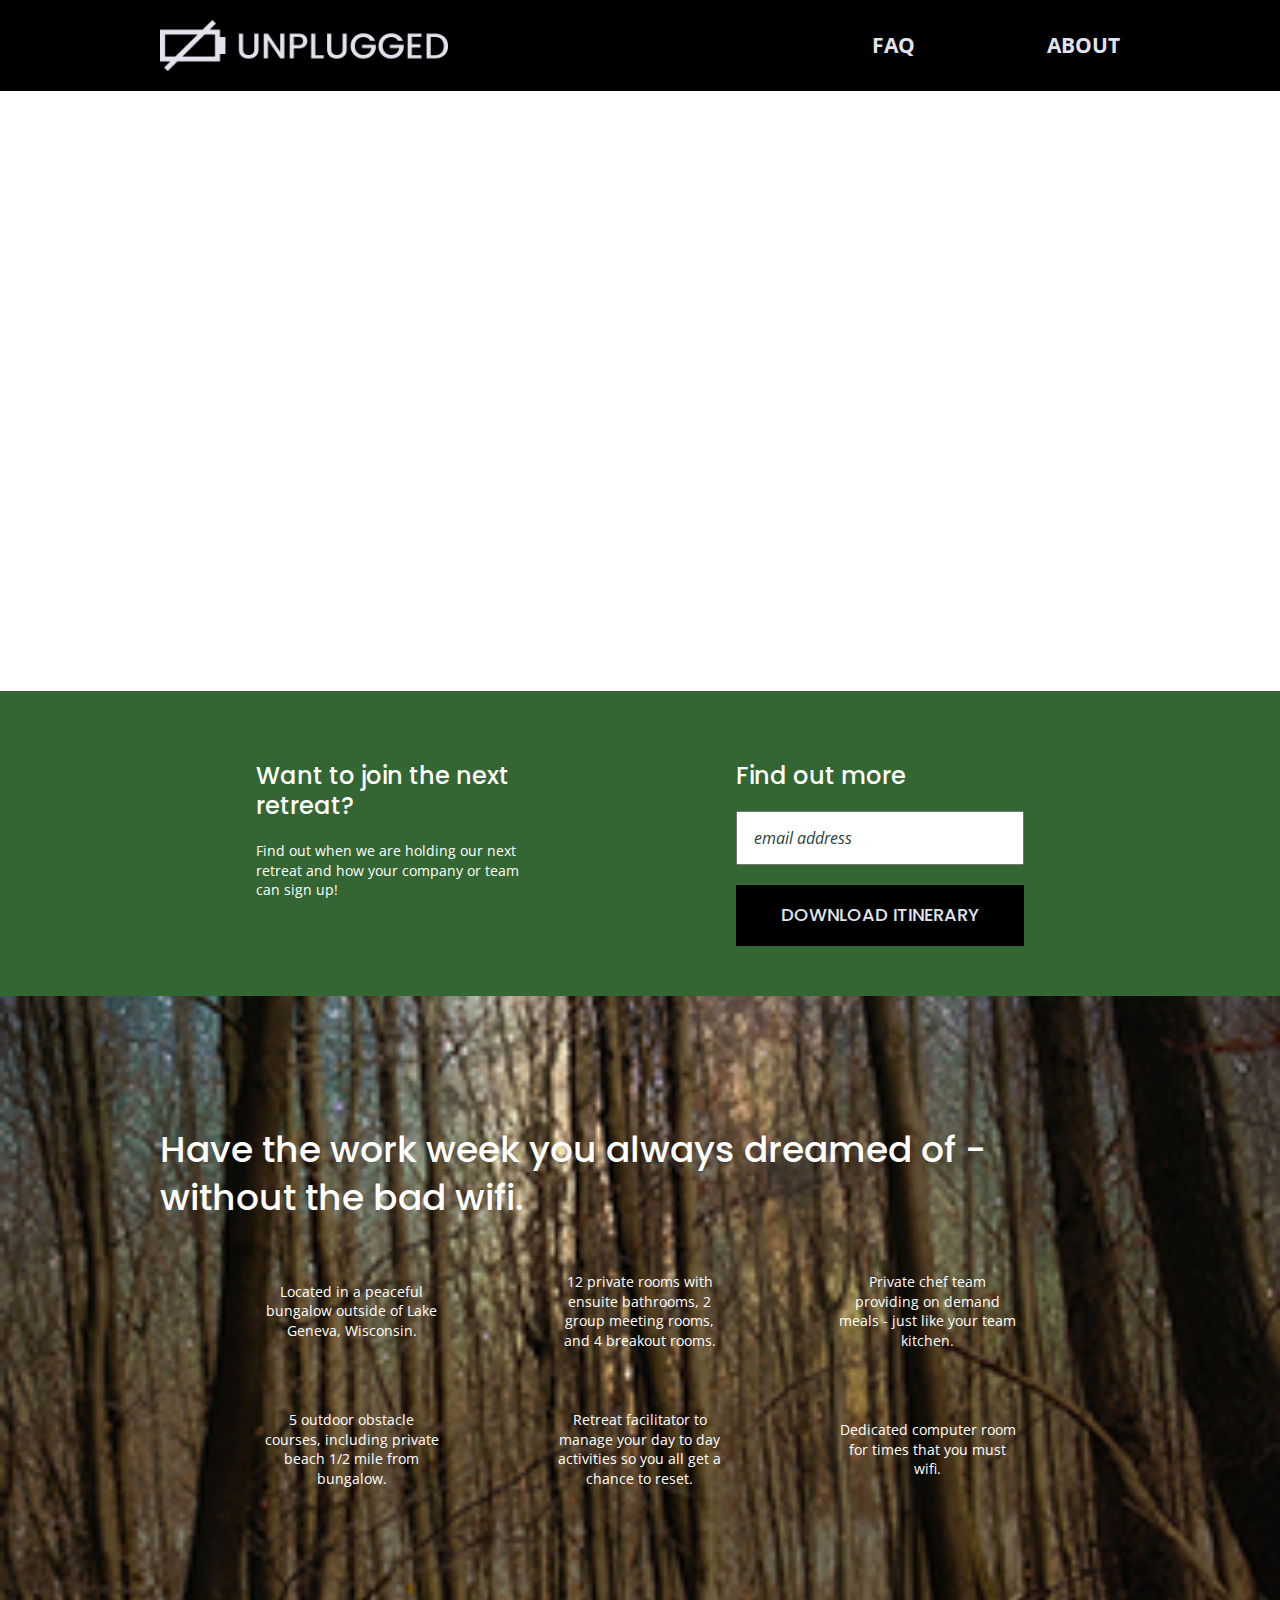
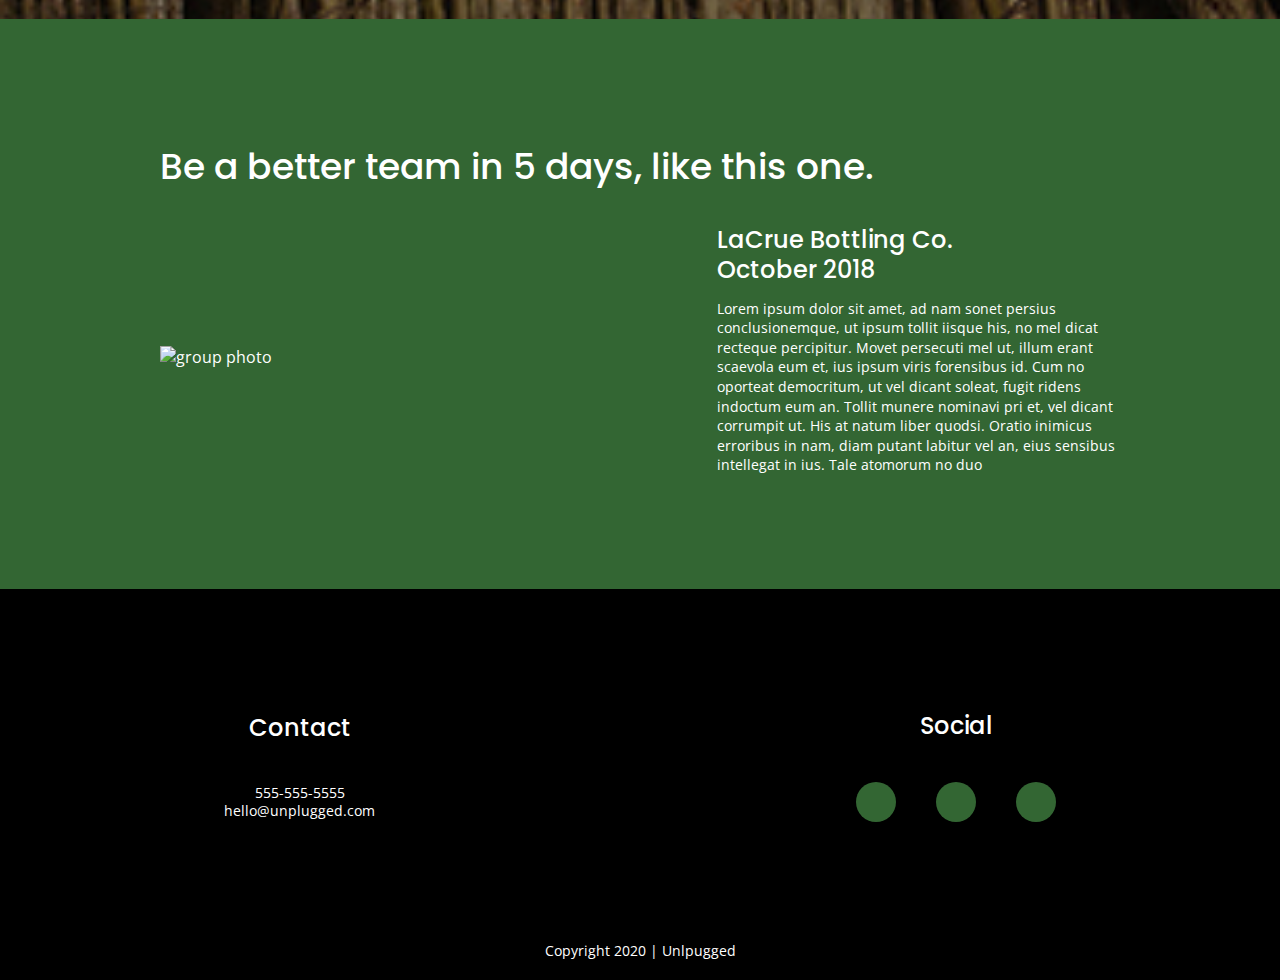
==== commit 202ed43b: "added social icons" ====
--- a/index.html
+++ b/index.html
@@ -154,7 +154,13 @@
           <h4>Social</h4>
           <div class="social-icons">
             <p>
-              <a href="https://www.facebook.com/emoddelmog/" target="_blank"></a>
+              <a href="https://www.facebook.com/emoddelmog/" target="_blank"><i class="fab fa-facebook-f"></i></a>
+            </p>
+            <p>
+              <a href="https://twitter.com/emoddelmog" target="_blank"><i class="fab fa-twitter"></i></a>
+            </p>
+            <p>
+              <a href="https://www.instagram.com/skillcrush/" target="_blank"><i class="fab fa-instagram"></i></a>
             </p>
           </div>
         </div>
--- a/css/main.css
+++ b/css/main.css
@@ -139,12 +139,12 @@
 h4  {
   font-family: 'Poppins', sans-serif;
   margin: 20px 0;
-  font-size: 1.15em;
+  font-size: 1.125em;
   font-weight: 500;
 }
 
 p  {
-  font-size: .85em;
+  font-size: .875em;
 
 }
 
@@ -237,6 +237,7 @@
 }
 
 footer  {
+  text-align: center;
   flex-direction: column;
 }
 
@@ -263,15 +264,23 @@
 
 
 footer .social-icons p  {
-  display: flex;
-  justify-content: center;
-  align-items: center;
-
+  background: #336633;
+  border-radius: 50%;
+  width: 40px;
+  height: 40px;
+  display: flex;
+  justify-content: center;
+  align-items: center;
+
+}
+
+footer .social-icons p i  {
+	font-size: 1.4em;
 }
 
 footer .copyright  {
   margin: 20px 0;
-  text-align: center;
+
 }
 
 
@@ -708,6 +717,11 @@
 		width: 100%;
 	
 	}
+
+	footer .social-icons  {
+		width: 12.5em;
+		justify-content: space-between;
+	}
 /* =======================================================================
 ===================
 	   About Page
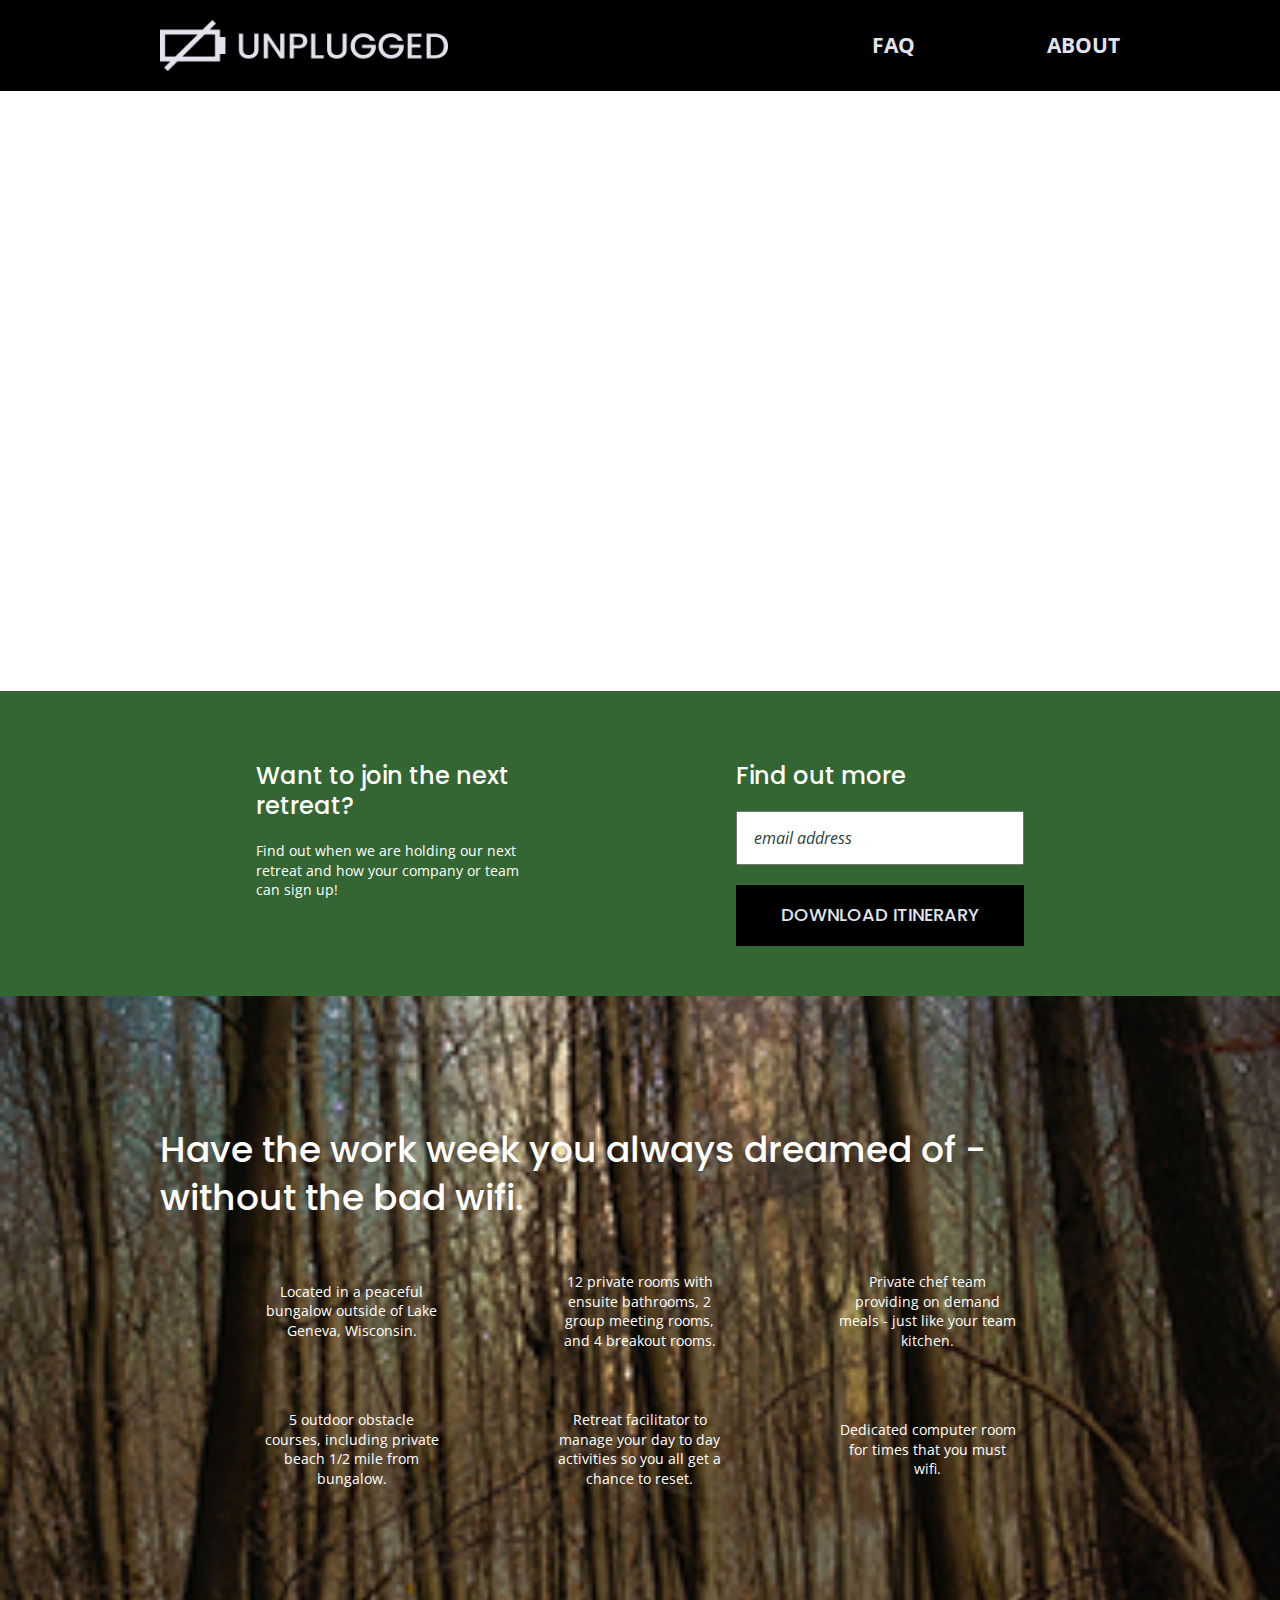
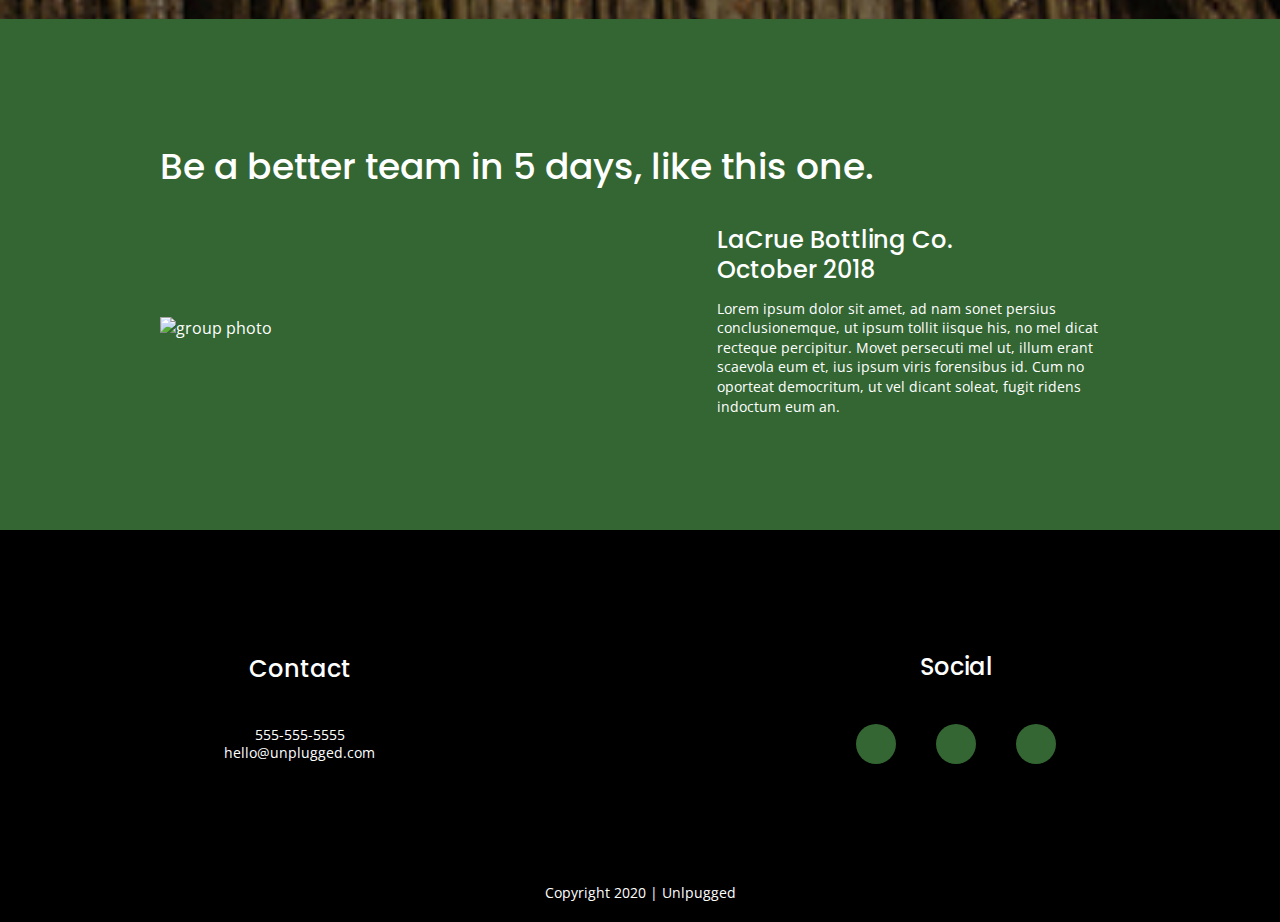
==== commit faa04656: "final touches" ====
--- a/index.html
+++ b/index.html
@@ -131,7 +131,7 @@
           <div>
             <h3>LaCrue Bottling Co. October 2018</h3>
             <p>
-              Lorem ipsum dolor sit amet, ad nam sonet persius conclusionemque, ut ipsum tollit iisque his, no mel dicat recteque percipitur. Movet persecuti mel ut, illum erant scaevola eum et, ius ipsum viris forensibus id. Cum no oporteat democritum, ut vel dicant soleat, fugit ridens indoctum eum an. Tollit munere nominavi pri et, vel dicant corrumpit ut. His at natum liber quodsi. Oratio inimicus erroribus in nam, diam putant labitur vel an, eius sensibus intellegat in ius. Tale atomorum no duo
+              Lorem ipsum dolor sit amet, ad nam sonet persius conclusionemque, ut ipsum tollit iisque his, no mel dicat recteque percipitur. Movet persecuti mel ut, illum erant scaevola eum et, ius ipsum viris forensibus id. Cum no oporteat democritum, ut vel dicant soleat, fugit ridens indoctum eum an. 
             </p>
           </div>
         </article>
